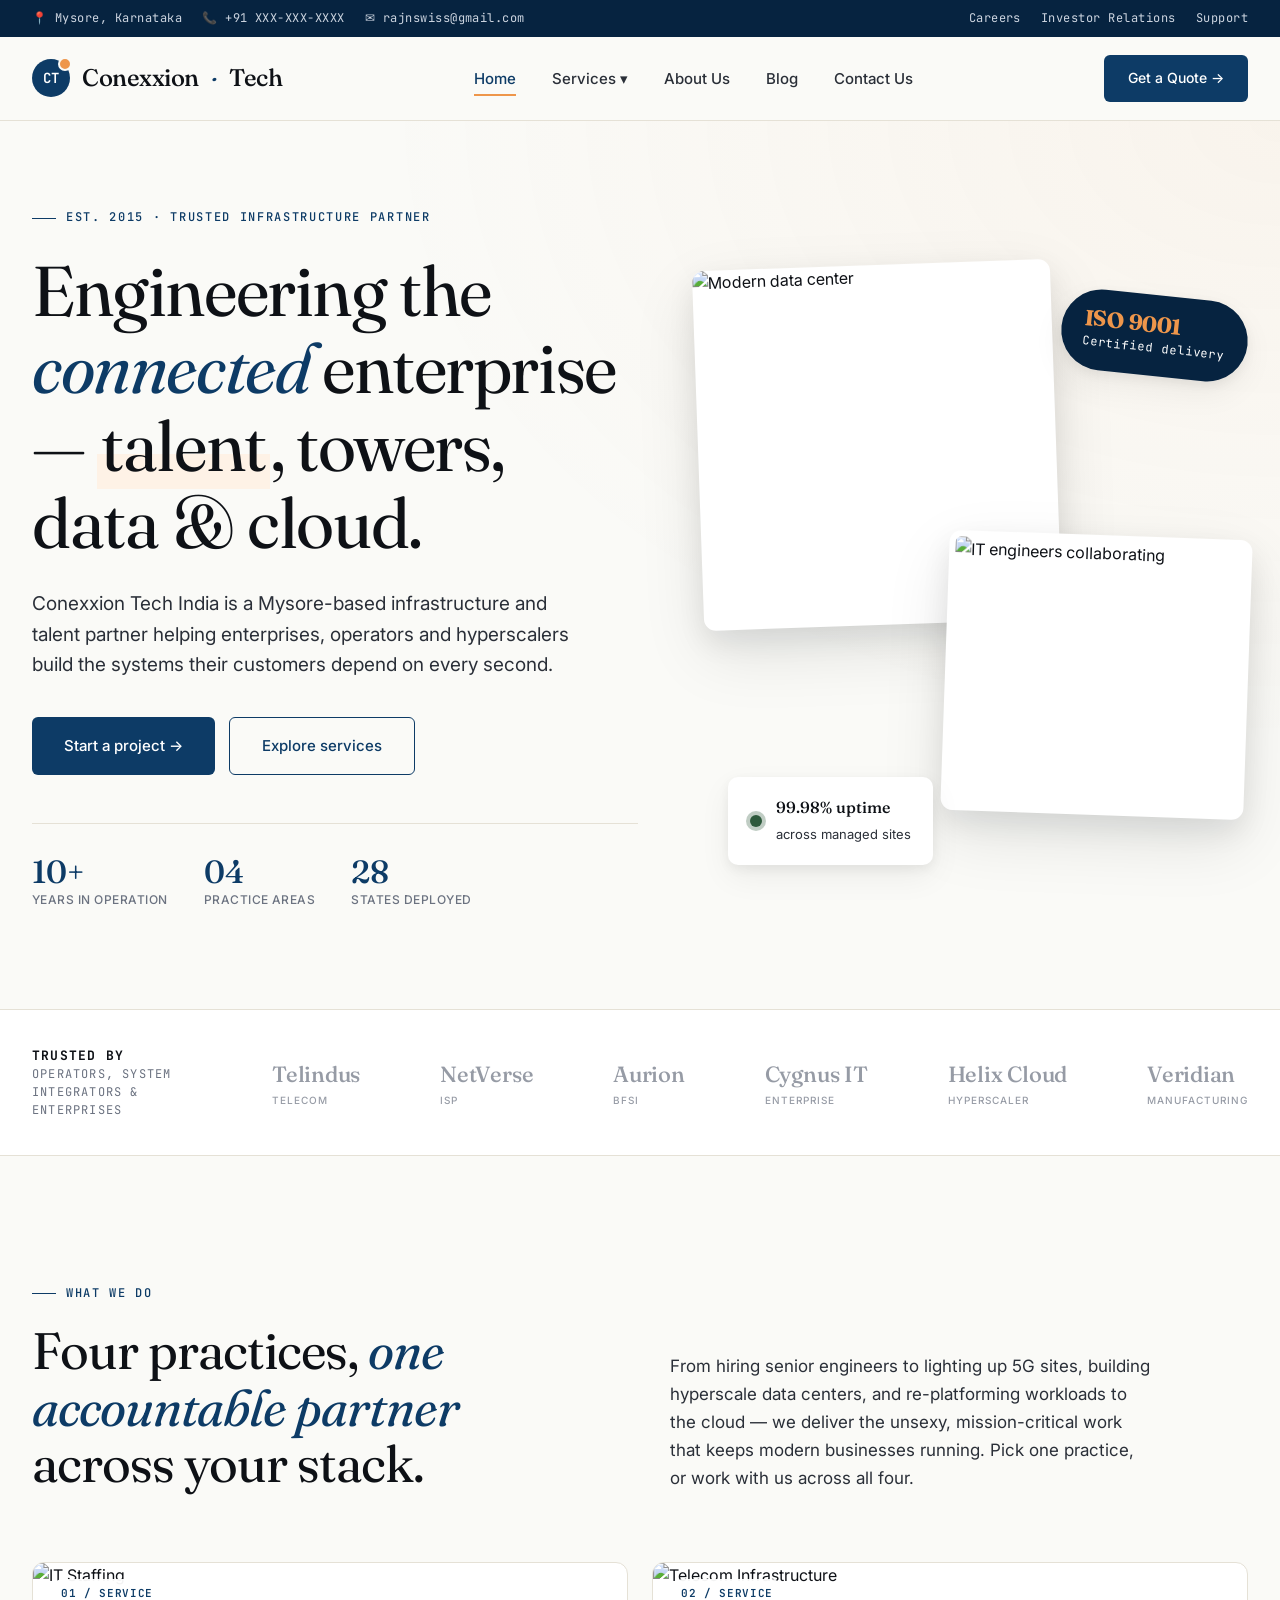
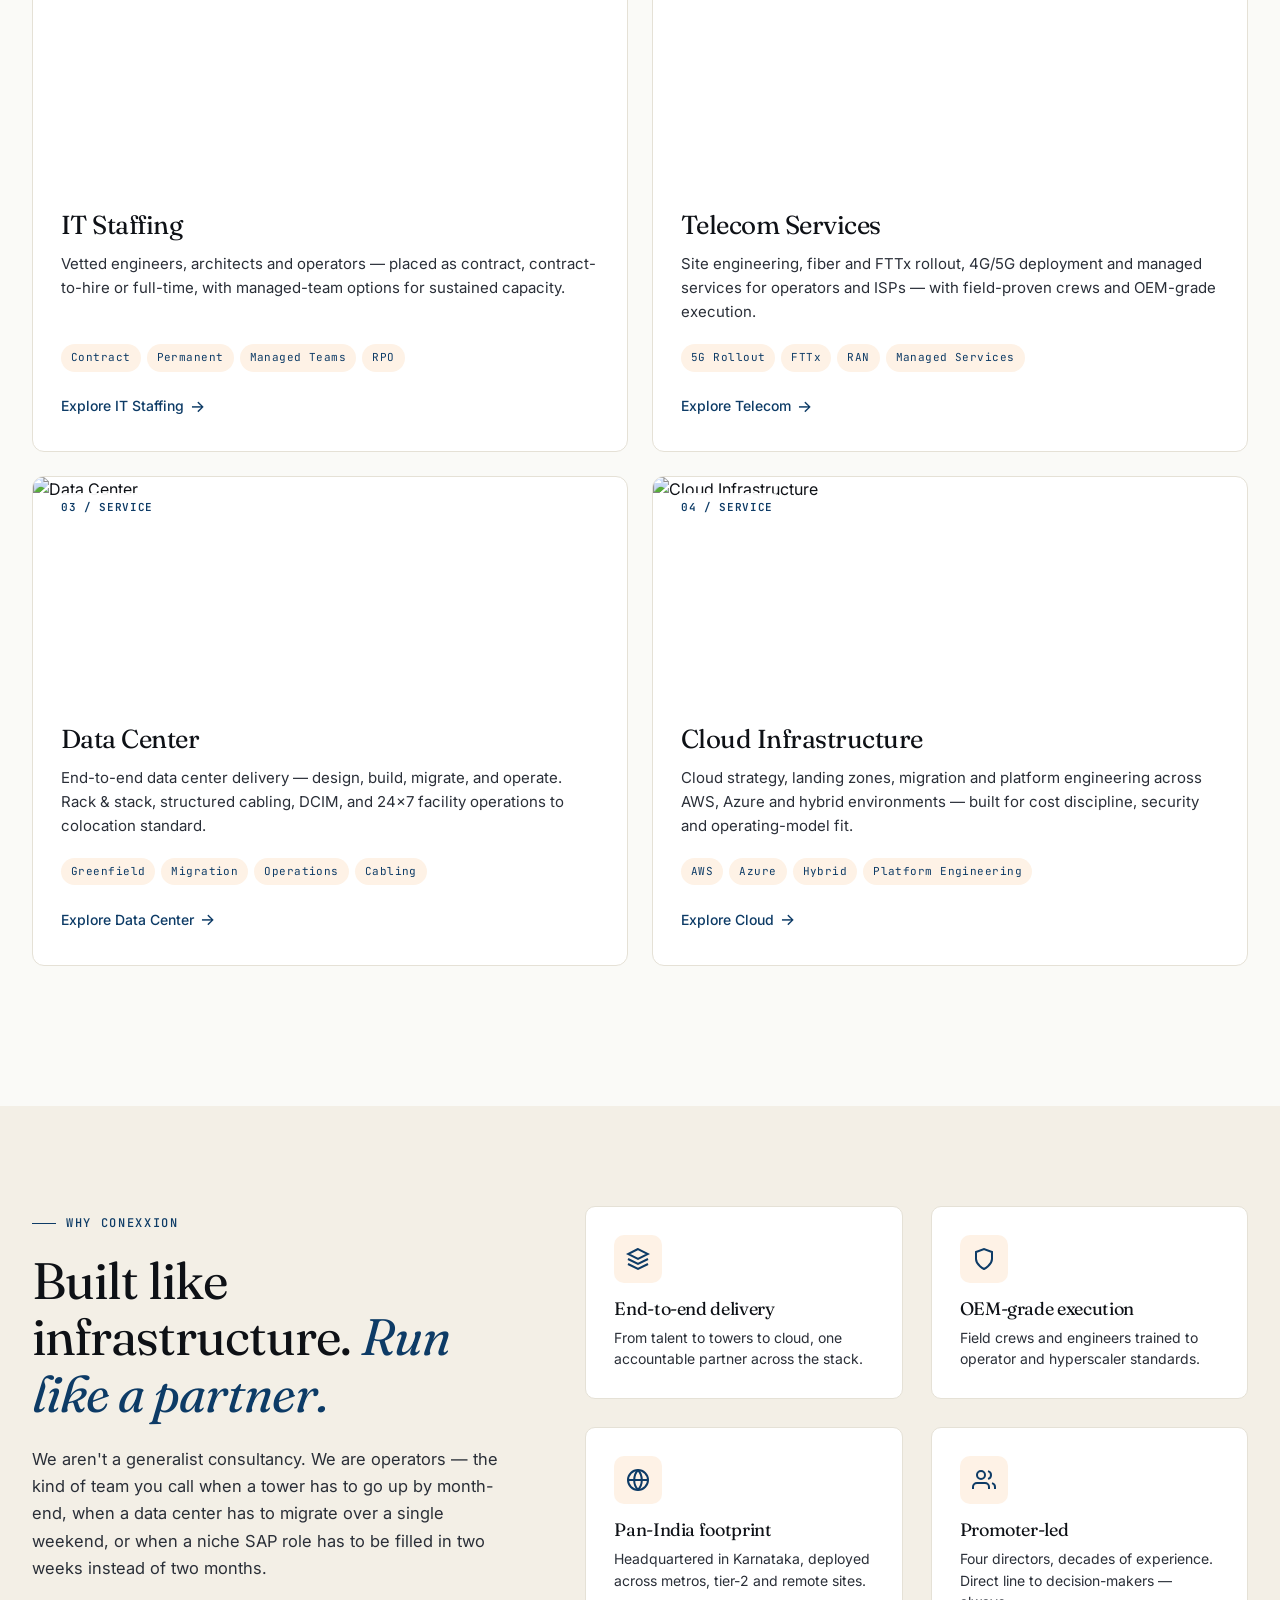
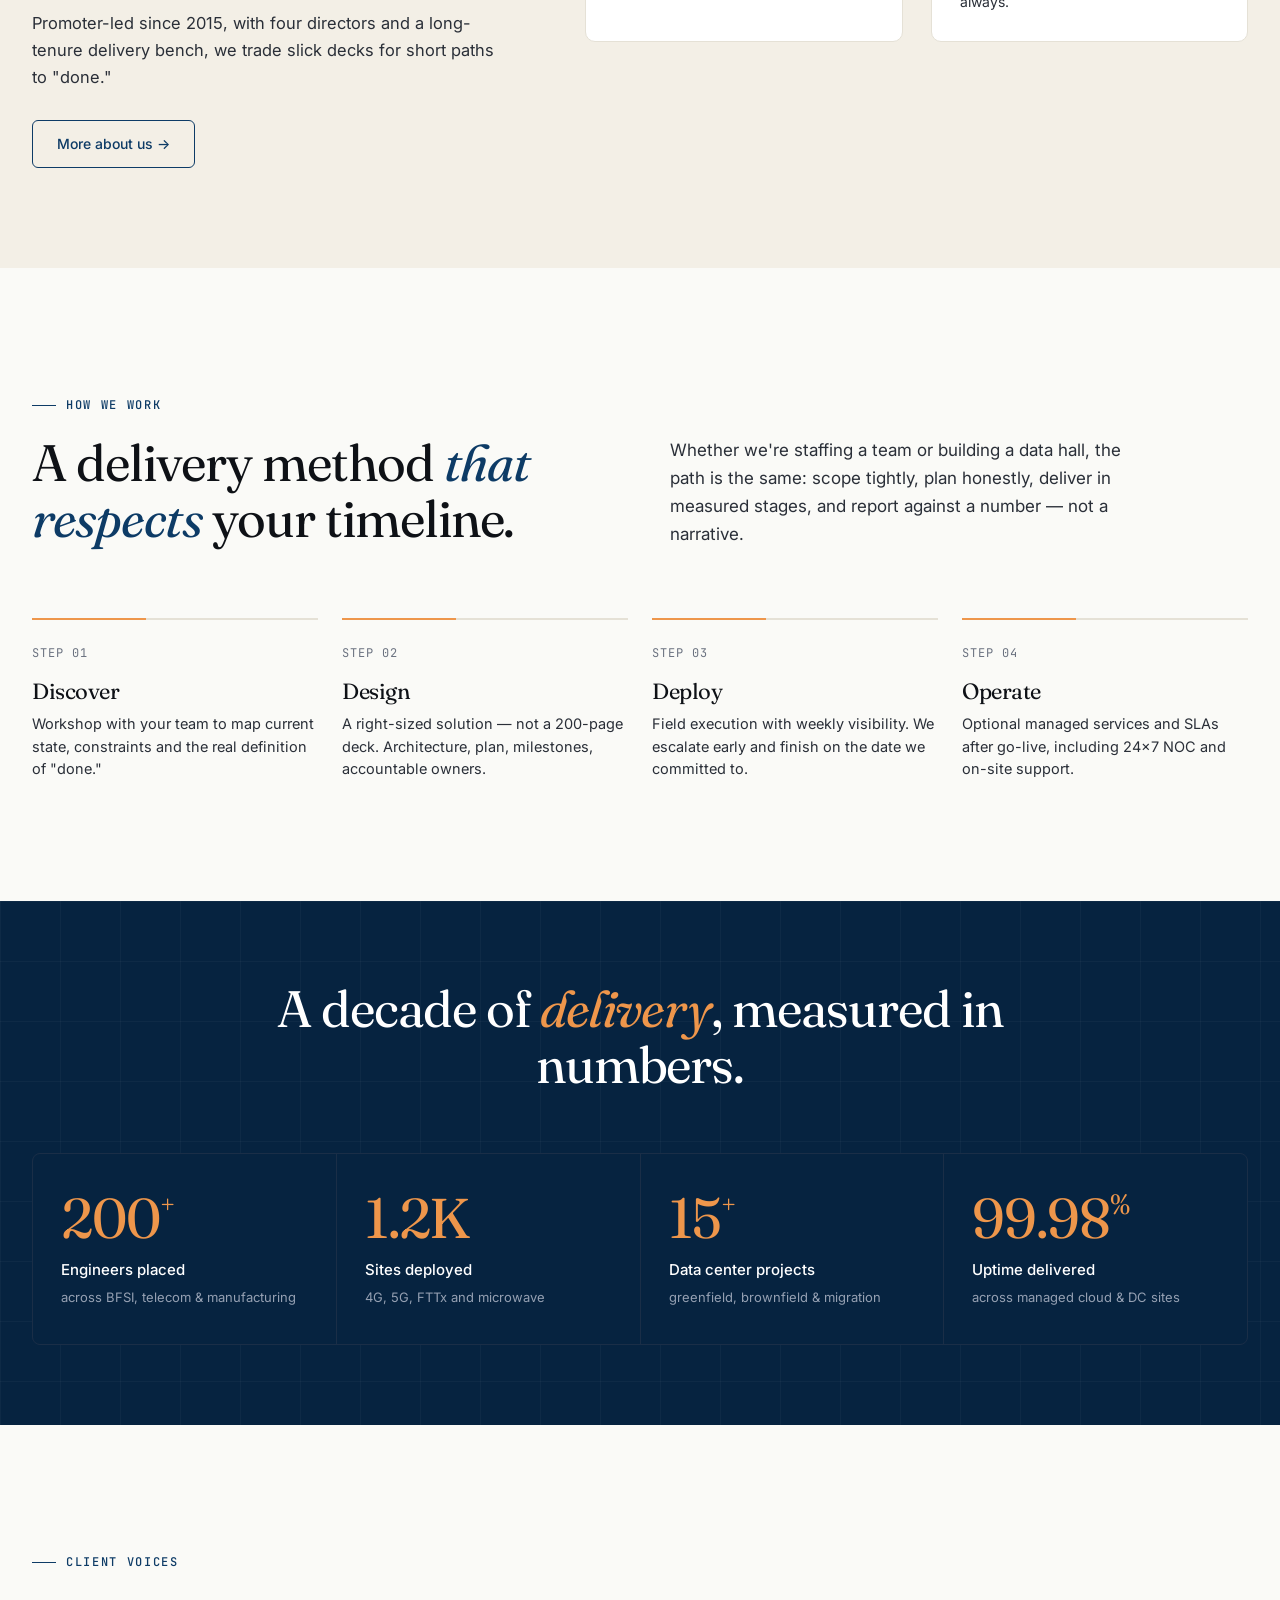
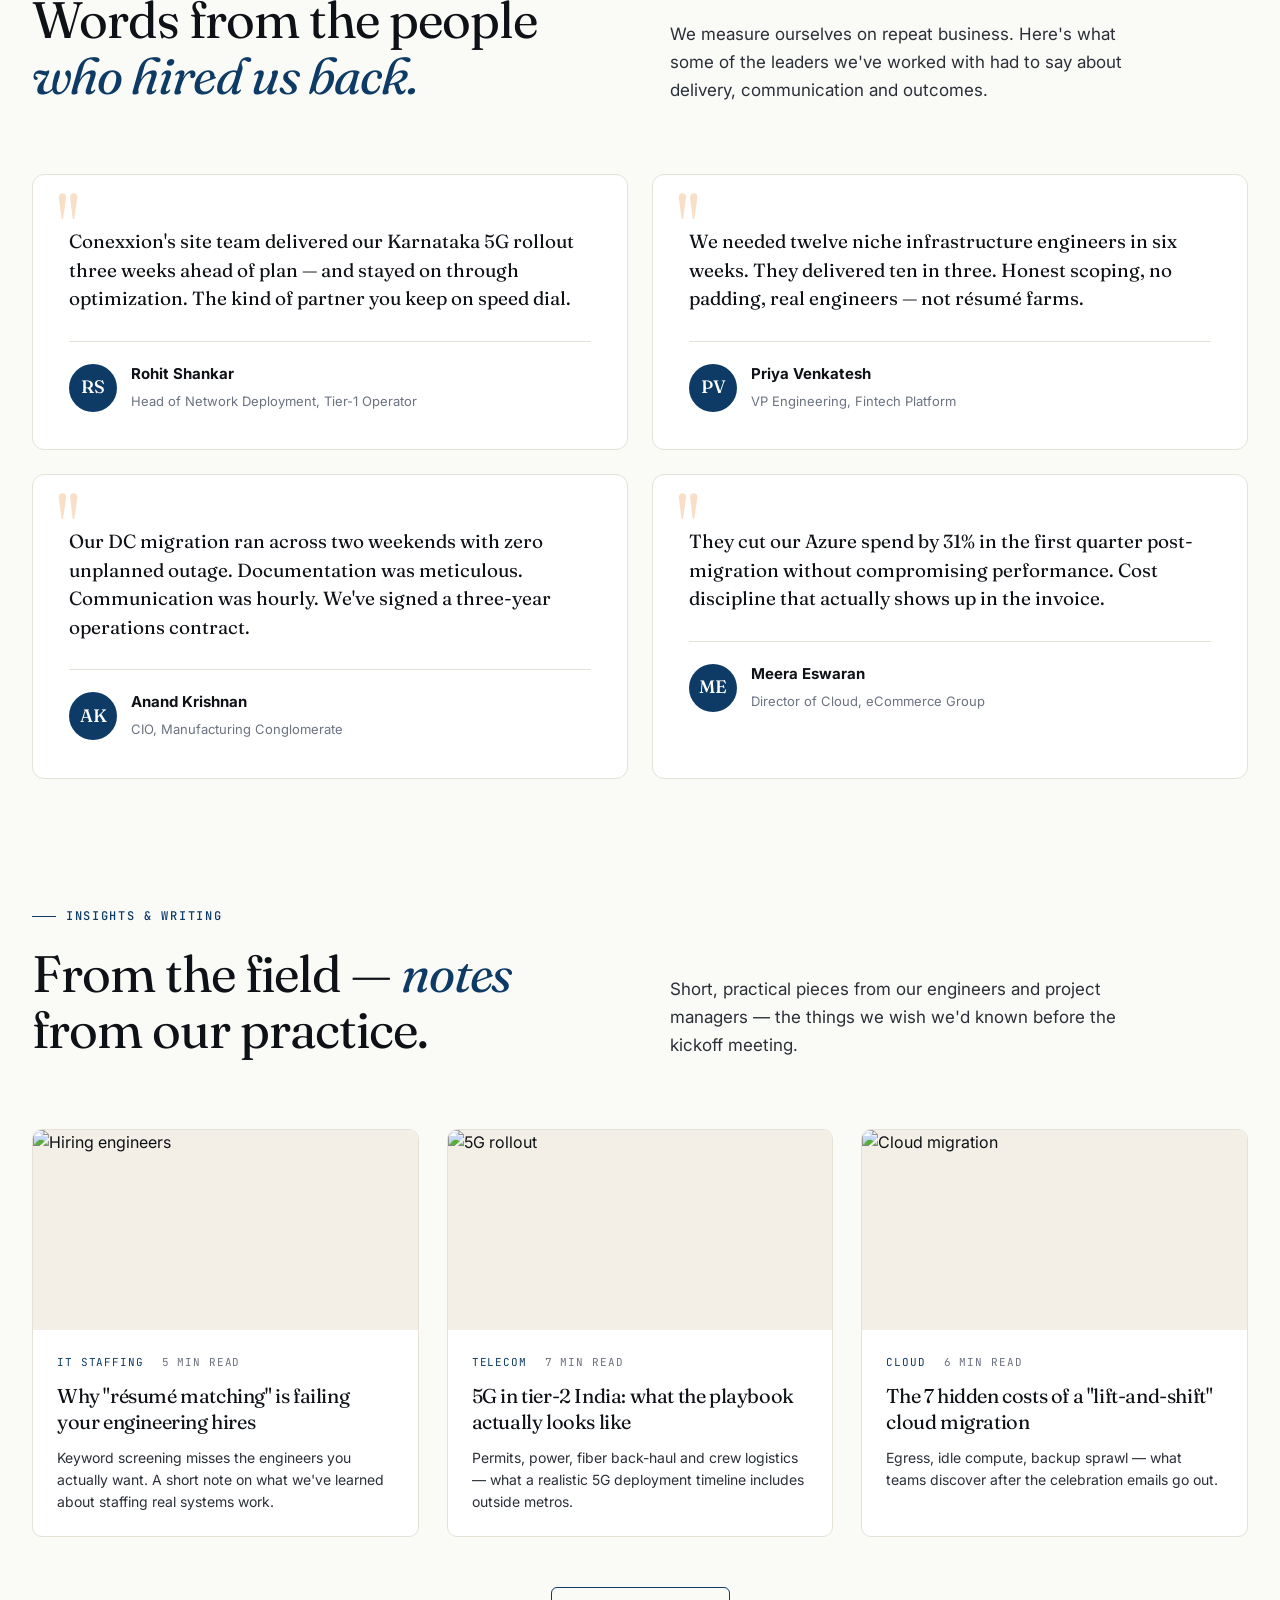
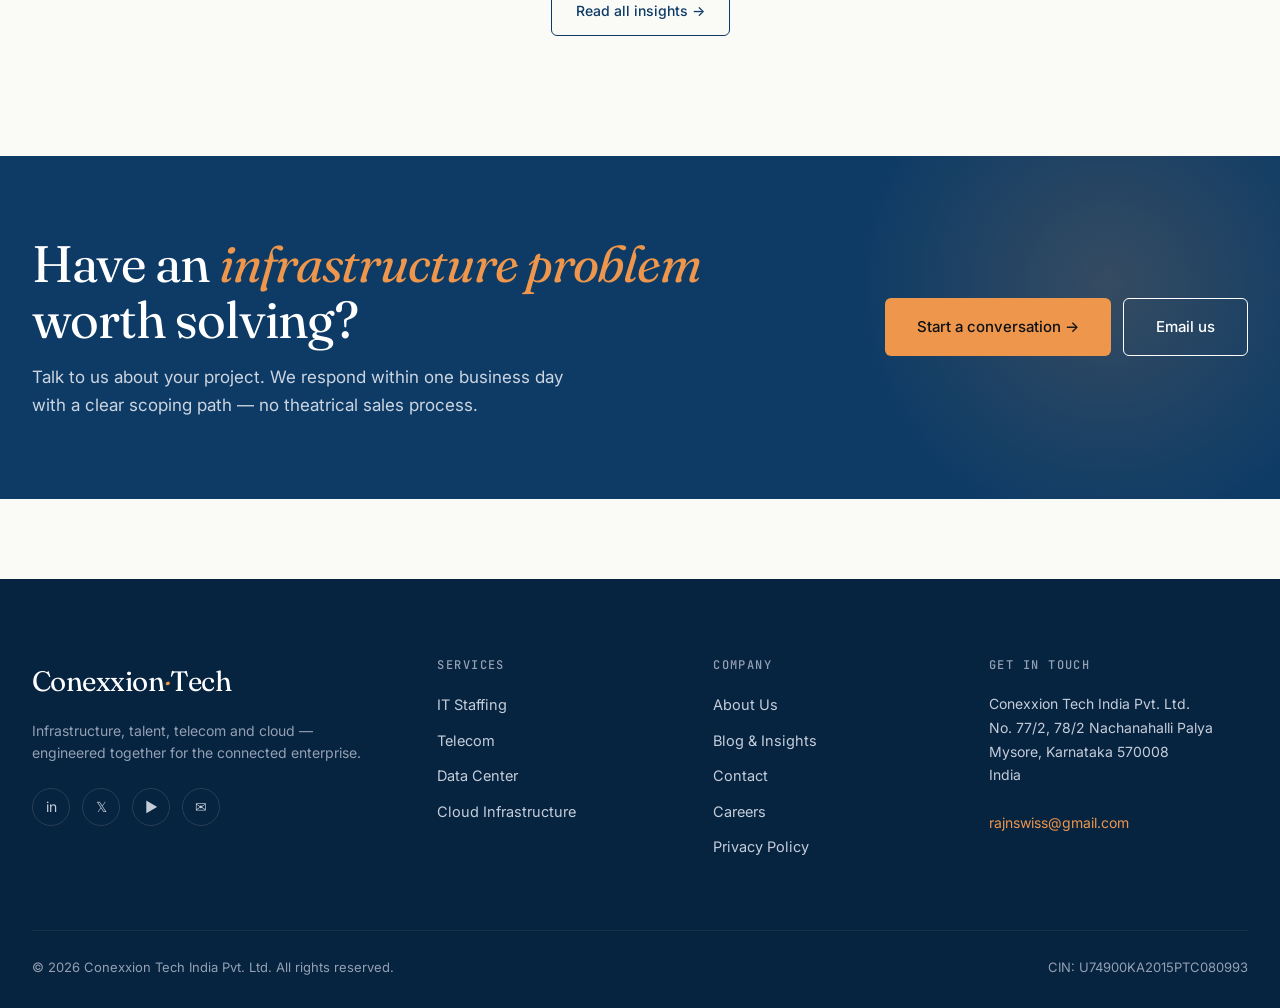
==== index.html @ e81e3018 "first commit" ====
<!DOCTYPE html>
<html lang="en">
<head>
<meta charset="UTF-8" />
<meta name="viewport" content="width=device-width, initial-scale=1.0" />
<title>Conexxion Tech India — IT Staffing, Telecom, Data Center & Cloud Infrastructure</title>
<meta name="description" content="Conexxion Tech India is a Mysore-based infrastructure partner delivering IT staffing, telecom, data center and cloud services to enterprises across India." />
<link rel="preconnect" href="https://fonts.googleapis.com">
<link rel="preconnect" href="https://fonts.gstatic.com" crossorigin>
<link href="https://fonts.googleapis.com/css2?family=Fraunces:opsz,wght@9..144,300;9..144,400;9..144,500;9..144,600&family=Inter:wght@300;400;500;600;700&family=JetBrains+Mono:wght@400;500&display=swap" rel="stylesheet">
<link rel="stylesheet" href="styles.css">
<style>
  /* ============================================
     HOMEPAGE-SPECIFIC STYLES
     ============================================ */

  /* HERO */
  .hero {
    padding: 80px 0 100px;
    position: relative;
    overflow: hidden;
    background:
      radial-gradient(ellipse at top right, rgba(238,150,75,0.06) 0%, transparent 50%),
      var(--bg);
  }
  .hero-grid {
    display: grid;
    grid-template-columns: 1.1fr 1fr;
    gap: 60px;
    align-items: center;
  }
  .hero h1 {
    margin-bottom: 28px;
  }
  .hero h1 .highlight {
    background: linear-gradient(180deg, transparent 60%, var(--accent-soft) 60%);
    padding: 0 4px;
  }
  .hero-lede {
    font-size: 19px;
    line-height: 1.6;
    color: var(--ink-soft);
    margin-bottom: 36px;
    max-width: 540px;
  }
  .hero-actions {
    display: flex;
    gap: 14px;
    margin-bottom: 48px;
    flex-wrap: wrap;
  }
  .hero-trust {
    display: flex;
    gap: 36px;
    padding-top: 32px;
    border-top: 1px solid var(--line);
  }
  .trust-item {
    display: flex;
    flex-direction: column;
    gap: 2px;
  }
  .trust-num {
    font-family: 'Fraunces', serif;
    font-size: 32px;
    font-weight: 500;
    color: var(--brand);
    line-height: 1;
  }
  .trust-label {
    font-size: 12px;
    color: var(--ink-mute);
    letter-spacing: 0.04em;
    text-transform: uppercase;
    font-weight: 500;
  }

  /* Hero visual collage */
  .hero-visual {
    position: relative;
    height: 580px;
  }
  .hero-img {
    position: absolute;
    border-radius: 12px;
    overflow: hidden;
    box-shadow: var(--shadow-lg);
    background: #fff;
  }
  .hero-img img { width: 100%; height: 100%; object-fit: cover; }
  .hero-img-1 {
    top: 0; left: 0;
    width: 65%;
    height: 360px;
    transform: rotate(-2deg);
  }
  .hero-img-2 {
    bottom: 30px; right: 0;
    width: 55%;
    height: 280px;
    transform: rotate(2deg);
    border: 6px solid #fff;
  }
  .hero-badge {
    position: absolute;
    top: 30px; right: 0;
    background: var(--brand-deep);
    color: #fff;
    padding: 18px 22px;
    border-radius: 100px;
    font-family: 'JetBrains Mono', monospace;
    font-size: 12px;
    letter-spacing: 0.08em;
    box-shadow: var(--shadow-md);
    transform: rotate(6deg);
    z-index: 3;
  }
  .hero-badge strong {
    color: var(--accent);
    font-size: 22px;
    font-family: 'Fraunces', serif;
    display: block;
    line-height: 1;
    text-transform: none;
    letter-spacing: -0.02em;
    margin-bottom: 4px;
  }
  .hero-stat-card {
    position: absolute;
    bottom: -20px; left: 30px;
    background: #fff;
    padding: 18px 22px;
    border-radius: 10px;
    box-shadow: var(--shadow-md);
    display: flex;
    align-items: center;
    gap: 14px;
    z-index: 3;
  }
  .hero-stat-card .pulse {
    width: 12px; height: 12px;
    background: #2d5a3d;
    border-radius: 50%;
    position: relative;
  }
  .hero-stat-card .pulse::after {
    content: '';
    position: absolute;
    inset: -4px;
    background: rgba(45,90,61,0.3);
    border-radius: 50%;
    animation: pulse 2s infinite;
  }
  @keyframes pulse {
    0% { transform: scale(0.8); opacity: 1; }
    100% { transform: scale(1.6); opacity: 0; }
  }
  .hero-stat-card span {
    font-size: 13px;
    color: var(--ink-soft);
  }
  .hero-stat-card strong {
    display: block;
    font-size: 16px;
    color: var(--ink);
    font-family: 'Fraunces', serif;
    font-weight: 500;
  }

  /* CLIENTS / TRUST BAND */
  .trust-band {
    border-top: 1px solid var(--line);
    border-bottom: 1px solid var(--line);
    padding: 36px 0;
    background: #fff;
  }
  .trust-band .container {
    display: grid;
    grid-template-columns: 200px 1fr;
    gap: 40px;
    align-items: center;
  }
  .trust-label-text {
    font-family: 'JetBrains Mono', monospace;
    font-size: 12px;
    color: var(--ink-mute);
    text-transform: uppercase;
    letter-spacing: 0.1em;
    line-height: 1.5;
  }
  .trust-label-text strong { color: var(--ink); display: block; font-size: 13px; }
  .trust-logos {
    display: flex;
    justify-content: space-between;
    gap: 32px;
    flex-wrap: wrap;
  }
  .trust-logo {
    font-family: 'Fraunces', serif;
    font-size: 22px;
    font-weight: 500;
    color: var(--ink-mute);
    letter-spacing: -0.01em;
    opacity: 0.7;
    transition: opacity 0.2s;
  }
  .trust-logo:hover { opacity: 1; color: var(--brand); }
  .trust-logo small {
    font-family: 'Inter', sans-serif;
    font-size: 10px;
    font-weight: 500;
    text-transform: uppercase;
    letter-spacing: 0.1em;
    display: block;
    color: var(--ink-mute);
  }

  /* SERVICES SECTION */
  .services-section {
    padding: 120px 0 60px;
  }
  .section-intro {
    display: grid;
    grid-template-columns: 1fr 1fr;
    gap: 60px;
    margin-bottom: 70px;
    align-items: end;
  }
  .section-intro h2 { max-width: 540px; }
  .section-intro p {
    font-size: 17px;
    line-height: 1.65;
    max-width: 480px;
  }

  .services-grid {
    display: grid;
    grid-template-columns: repeat(2, 1fr);
    gap: 24px;
  }
  .service-card {
    background: #fff;
    border: 1px solid var(--line);
    border-radius: 12px;
    overflow: hidden;
    transition: all 0.3s;
    display: flex;
    flex-direction: column;
  }
  .service-card:hover {
    box-shadow: var(--shadow-lg);
    transform: translateY(-4px);
    border-color: var(--brand);
  }
  .service-card-img {
    height: 220px;
    overflow: hidden;
    position: relative;
  }
  .service-card-img img {
    width: 100%; height: 100%;
    object-fit: cover;
    transition: transform 0.5s;
  }
  .service-card:hover .service-card-img img { transform: scale(1.05); }
  .service-card-num {
    position: absolute;
    top: 16px; left: 16px;
    background: rgba(255,255,255,0.95);
    color: var(--brand);
    font-family: 'JetBrains Mono', monospace;
    font-size: 11px;
    font-weight: 600;
    padding: 6px 12px;
    border-radius: 20px;
    letter-spacing: 0.06em;
  }
  .service-card-body {
    padding: 28px 28px 32px;
    flex: 1;
    display: flex;
    flex-direction: column;
  }
  .service-card-body h3 {
    margin-bottom: 12px;
    font-size: 26px;
  }
  .service-card-body p {
    font-size: 15px;
    line-height: 1.6;
    color: var(--ink-soft);
    margin-bottom: 20px;
    flex: 1;
  }
  .service-card-tags {
    display: flex;
    gap: 6px;
    margin-bottom: 22px;
    flex-wrap: wrap;
  }
  .service-card-tags span {
    font-size: 11px;
    font-family: 'JetBrains Mono', monospace;
    color: var(--brand);
    background: var(--accent-soft);
    padding: 5px 10px;
    border-radius: 20px;
    letter-spacing: 0.04em;
  }
  .service-card-link {
    color: var(--brand);
    font-weight: 500;
    font-size: 14px;
    display: inline-flex;
    align-items: center;
    gap: 6px;
    transition: gap 0.2s;
    margin-top: auto;
  }
  .service-card-link:hover { gap: 12px; }
  .service-card-link::after { content: '→'; font-size: 16px; }

  /* WHY US */
  .why-section {
    padding: 100px 0;
    background: var(--bg-cream);
    margin-top: 80px;
    position: relative;
  }
  .why-grid {
    display: grid;
    grid-template-columns: 1fr 1.4fr;
    gap: 80px;
    align-items: start;
  }
  .why-left h2 { margin-bottom: 24px; }
  .why-left p {
    font-size: 16.5px;
    line-height: 1.65;
    margin-bottom: 28px;
  }
  .why-features {
    display: grid;
    grid-template-columns: 1fr 1fr;
    gap: 28px;
  }
  .feature {
    background: #fff;
    padding: 28px;
    border-radius: 10px;
    border: 1px solid var(--line);
  }
  .feature-icon {
    width: 48px; height: 48px;
    background: var(--accent-soft);
    border-radius: 10px;
    display: flex;
    align-items: center;
    justify-content: center;
    margin-bottom: 16px;
    color: var(--brand);
  }
  .feature h4 {
    font-family: 'Fraunces', serif;
    font-size: 18px;
    margin-bottom: 8px;
    color: var(--ink);
  }
  .feature p {
    font-size: 14px;
    line-height: 1.55;
    color: var(--ink-soft);
    margin: 0;
  }

  /* APPROACH / PROCESS */
  .approach-section {
    padding: 120px 0;
  }
  .approach-grid {
    display: grid;
    grid-template-columns: repeat(4, 1fr);
    gap: 24px;
    margin-top: 60px;
  }
  .approach-step {
    border-top: 2px solid var(--line);
    padding-top: 24px;
    position: relative;
  }
  .approach-step::before {
    content: '';
    position: absolute;
    top: -2px; left: 0;
    width: 40%;
    height: 2px;
    background: var(--accent);
  }
  .step-num {
    font-family: 'JetBrains Mono', monospace;
    font-size: 12px;
    color: var(--ink-mute);
    letter-spacing: 0.08em;
    margin-bottom: 16px;
  }
  .approach-step h4 {
    font-family: 'Fraunces', serif;
    font-size: 22px;
    margin-bottom: 10px;
    color: var(--ink);
  }
  .approach-step p {
    font-size: 14.5px;
    line-height: 1.55;
    color: var(--ink-soft);
  }

  /* STATS BAND */
  .stats-band {
    background: var(--brand-deep);
    color: #fff;
    padding: 80px 0;
    position: relative;
    overflow: hidden;
  }
  .stats-band::before {
    content: '';
    position: absolute;
    inset: 0;
    background-image:
      linear-gradient(rgba(255,255,255,0.03) 1px, transparent 1px),
      linear-gradient(90deg, rgba(255,255,255,0.03) 1px, transparent 1px);
    background-size: 60px 60px;
    pointer-events: none;
  }
  .stats-band .container { position: relative; }
  .stats-band h2 {
    color: #fff;
    text-align: center;
    margin-bottom: 60px;
    max-width: 800px;
    margin-left: auto;
    margin-right: auto;
  }
  .stats-band h2 em { color: var(--accent); }
  .stats-grid {
    display: grid;
    grid-template-columns: repeat(4, 1fr);
    gap: 1px;
    background: #1a2e47;
    border: 1px solid #1a2e47;
    border-radius: 8px;
    overflow: hidden;
  }
  .stat-cell {
    background: var(--brand-deep);
    padding: 36px 28px;
    text-align: left;
  }
  .stat-cell .num {
    font-family: 'Fraunces', serif;
    font-size: 56px;
    font-weight: 400;
    color: var(--accent);
    line-height: 1;
    letter-spacing: -0.02em;
    margin-bottom: 12px;
  }
  .stat-cell .num sup { font-size: 28px; vertical-align: top; }
  .stat-cell .label {
    color: #fff;
    font-size: 15px;
    font-weight: 500;
    margin-bottom: 6px;
  }
  .stat-cell .sub {
    font-size: 13px;
    color: #95a0b2;
    line-height: 1.5;
  }

  /* TESTIMONIALS */
  .testimonials-section {
    padding: 120px 0;
  }
  .testimonials-grid {
    display: grid;
    grid-template-columns: repeat(2, 1fr);
    gap: 24px;
    margin-top: 60px;
  }
  .testimonial {
    background: #fff;
    border: 1px solid var(--line);
    border-radius: 12px;
    padding: 36px;
    position: relative;
  }
  .testimonial::before {
    content: '"';
    position: absolute;
    top: 12px; left: 24px;
    font-family: 'Fraunces', serif;
    font-size: 80px;
    color: var(--accent);
    line-height: 1;
    opacity: 0.3;
  }
  .testimonial-text {
    font-family: 'Fraunces', serif;
    font-size: 19px;
    line-height: 1.5;
    color: var(--ink);
    margin-bottom: 28px;
    margin-top: 16px;
    font-weight: 400;
  }
  .testimonial-author {
    display: flex;
    align-items: center;
    gap: 14px;
    border-top: 1px solid var(--line);
    padding-top: 20px;
  }
  .author-avatar {
    width: 48px; height: 48px;
    border-radius: 50%;
    background: var(--brand);
    color: #fff;
    display: flex;
    align-items: center;
    justify-content: center;
    font-family: 'Fraunces', serif;
    font-size: 18px;
    font-weight: 500;
  }
  .author-info strong {
    display: block;
    font-size: 15px;
    color: var(--ink);
    margin-bottom: 2px;
  }
  .author-info span {
    font-size: 13px;
    color: var(--ink-mute);
  }

  /* INSIGHTS / BLOG TEASER */
  .insights-section {
    padding: 0 0 120px;
  }
  .insights-grid {
    display: grid;
    grid-template-columns: repeat(3, 1fr);
    gap: 28px;
    margin-top: 60px;
  }
  .insight-card {
    background: #fff;
    border: 1px solid var(--line);
    border-radius: 10px;
    overflow: hidden;
    transition: all 0.3s;
  }
  .insight-card:hover {
    box-shadow: var(--shadow-md);
    transform: translateY(-3px);
  }
  .insight-img {
    height: 200px;
    overflow: hidden;
    background: var(--bg-cream);
  }
  .insight-img img { width: 100%; height: 100%; object-fit: cover; }
  .insight-body { padding: 24px; }
  .insight-meta {
    font-family: 'JetBrains Mono', monospace;
    font-size: 11px;
    text-transform: uppercase;
    letter-spacing: 0.08em;
    color: var(--brand);
    margin-bottom: 12px;
  }
  .insight-meta span { color: var(--ink-mute); margin-left: 10px; }
  .insight-card h4 {
    font-family: 'Fraunces', serif;
    font-size: 20px;
    line-height: 1.3;
    margin-bottom: 12px;
    color: var(--ink);
  }
  .insight-card p {
    font-size: 14px;
    line-height: 1.55;
    color: var(--ink-soft);
  }

  /* RESPONSIVE */
  @media (max-width: 960px) {
    .hero { padding: 50px 0 70px; }
    .hero-grid, .why-grid, .section-intro {
      grid-template-columns: 1fr;
      gap: 40px;
    }
    .hero-visual { height: 420px; }
    .hero-img-1 { width: 70%; height: 280px; }
    .hero-img-2 { width: 60%; height: 220px; }
    .services-grid, .why-features, .testimonials-grid, .insights-grid, .approach-grid, .stats-grid {
      grid-template-columns: 1fr 1fr;
    }
    .stats-grid { gap: 1px; }
    .trust-band .container { grid-template-columns: 1fr; gap: 20px; }
    .trust-logos { gap: 20px; }
    .trust-logo { font-size: 18px; }
    .why-section, .approach-section, .testimonials-section { padding: 70px 0; }
    .insights-section { padding-bottom: 70px; }
  }
  @media (max-width: 600px) {
    .services-grid, .why-features, .testimonials-grid, .insights-grid, .approach-grid, .stats-grid {
      grid-template-columns: 1fr;
    }
    .hero-trust { gap: 20px; }
    .trust-num { font-size: 26px; }
    .stat-cell .num { font-size: 44px; }
  }
</style>
</head>
<body>

<!-- TOP BAR -->
<div class="topbar">
  <div class="container">
    <div class="topbar-left">
      <span>📍 Mysore, Karnataka</span>
      <span>📞 +91 XXX-XXX-XXXX</span>
      <span>✉ rajnswiss@gmail.com</span>
    </div>
    <div class="topbar-right">
      <a href="#">Careers</a>
      <a href="#">Investor Relations</a>
      <a href="#">Support</a>
    </div>
  </div>
</div>

<!-- NAVIGATION -->
<nav class="main-nav">
  <div class="container">
    <a href="index.html" class="logo">
      <span class="logo-mark">CT</span>
      Conexxion<em>·</em>Tech
    </a>
    <ul class="nav-links">
      <li><a href="index.html" class="active">Home</a></li>
      <li class="nav-services">
        <a href="#">Services ▾</a>
        <div class="dropdown">
          <a href="service-it-staffing.html">
            IT Staffing
            <small>Talent acquisition & managed teams</small>
          </a>
          <a href="service-telecom.html">
            Telecom
            <small>Network rollout & 5G engineering</small>
          </a>
          <a href="service-data-center.html">
            Data Center
            <small>Build, migrate & operate</small>
          </a>
          <a href="service-cloud.html">
            Cloud Infrastructure
            <small>AWS, Azure & hybrid platforms</small>
          </a>
        </div>
      </li>
      <li><a href="about.html">About Us</a></li>
      <li><a href="blog.html">Blog</a></li>
      <li><a href="contact.html">Contact Us</a></li>
    </ul>
    <a href="contact.html" class="btn btn-primary">Get a Quote →</a>
  </div>
</nav>

<!-- HERO -->
<section class="hero">
  <div class="container">
    <div class="hero-grid">
      <div>
        <span class="eyebrow">Est. 2015 · Trusted Infrastructure Partner</span>
        <h1 style="margin-top: 24px;">
          Engineering the <em>connected</em> enterprise — <span class="highlight">talent</span>, towers, data &amp; cloud.
        </h1>
        <p class="hero-lede">
          Conexxion Tech India is a Mysore-based infrastructure and talent partner helping enterprises, operators and hyperscalers build the systems their customers depend on every second.
        </p>
        <div class="hero-actions">
          <a href="contact.html" class="btn btn-primary btn-lg">Start a project →</a>
          <a href="#services" class="btn btn-outline btn-lg">Explore services</a>
        </div>
        <div class="hero-trust">
          <div class="trust-item">
            <span class="trust-num">10+</span>
            <span class="trust-label">Years in operation</span>
          </div>
          <div class="trust-item">
            <span class="trust-num">04</span>
            <span class="trust-label">Practice areas</span>
          </div>
          <div class="trust-item">
            <span class="trust-num">28</span>
            <span class="trust-label">States deployed</span>
          </div>
        </div>
      </div>
      <div class="hero-visual">
        <div class="hero-badge">
          <strong>ISO 9001</strong>
          Certified delivery
        </div>
        <div class="hero-img hero-img-1">
          <img src="https://images.unsplash.com/photo-1558494949-ef010cbdcc31?w=900&q=80" alt="Modern data center" />
        </div>
        <div class="hero-img hero-img-2">
          <img src="https://images.unsplash.com/photo-1573164713988-8665fc963095?w=900&q=80" alt="IT engineers collaborating" />
        </div>
        <div class="hero-stat-card">
          <div class="pulse"></div>
          <div>
            <strong>99.98% uptime</strong>
            <span>across managed sites</span>
          </div>
        </div>
      </div>
    </div>
  </div>
</section>

<!-- TRUST BAND -->
<div class="trust-band">
  <div class="container">
    <div class="trust-label-text">
      <strong>Trusted by</strong>
      operators, system integrators &amp; enterprises
    </div>
    <div class="trust-logos">
      <div class="trust-logo">Telindus<small>Telecom</small></div>
      <div class="trust-logo">NetVerse<small>ISP</small></div>
      <div class="trust-logo">Aurion<small>BFSI</small></div>
      <div class="trust-logo">Cygnus IT<small>Enterprise</small></div>
      <div class="trust-logo">Helix Cloud<small>Hyperscaler</small></div>
      <div class="trust-logo">Veridian<small>Manufacturing</small></div>
    </div>
  </div>
</div>

<!-- SERVICES -->
<section class="services-section" id="services">
  <div class="container">
    <div class="section-intro">
      <div>
        <span class="eyebrow">What we do</span>
        <h2 style="margin-top: 20px;">Four practices, <em>one accountable partner</em> across your stack.</h2>
      </div>
      <p>
        From hiring senior engineers to lighting up 5G sites, building hyperscale data centers, and re-platforming workloads to the cloud — we deliver the unsexy, mission-critical work that keeps modern businesses running. Pick one practice, or work with us across all four.
      </p>
    </div>

    <div class="services-grid">
      <!-- IT Staffing -->
      <a href="service-it-staffing.html" class="service-card">
        <div class="service-card-img">
          <span class="service-card-num">01 / SERVICE</span>
          <img src="https://images.unsplash.com/photo-1521737604893-d14cc237f11d?w=900&q=80" alt="IT Staffing" />
        </div>
        <div class="service-card-body">
          <h3>IT Staffing</h3>
          <p>Vetted engineers, architects and operators — placed as contract, contract-to-hire or full-time, with managed-team options for sustained capacity.</p>
          <div class="service-card-tags">
            <span>Contract</span><span>Permanent</span><span>Managed Teams</span><span>RPO</span>
          </div>
          <span class="service-card-link">Explore IT Staffing</span>
        </div>
      </a>

      <!-- Telecom -->
      <a href="service-telecom.html" class="service-card">
        <div class="service-card-img">
          <span class="service-card-num">02 / SERVICE</span>
          <img src="https://images.unsplash.com/photo-1518770660439-4636190af475?w=900&q=80" alt="Telecom Infrastructure" />
        </div>
        <div class="service-card-body">
          <h3>Telecom Services</h3>
          <p>Site engineering, fiber and FTTx rollout, 4G/5G deployment and managed services for operators and ISPs — with field-proven crews and OEM-grade execution.</p>
          <div class="service-card-tags">
            <span>5G Rollout</span><span>FTTx</span><span>RAN</span><span>Managed Services</span>
          </div>
          <span class="service-card-link">Explore Telecom</span>
        </div>
      </a>

      <!-- Data Center -->
      <a href="service-data-center.html" class="service-card">
        <div class="service-card-img">
          <span class="service-card-num">03 / SERVICE</span>
          <img src="https://images.unsplash.com/photo-1597733336794-12d05021d510?w=900&q=80" alt="Data Center" />
        </div>
        <div class="service-card-body">
          <h3>Data Center</h3>
          <p>End-to-end data center delivery — design, build, migrate, and operate. Rack &amp; stack, structured cabling, DCIM, and 24×7 facility operations to colocation standard.</p>
          <div class="service-card-tags">
            <span>Greenfield</span><span>Migration</span><span>Operations</span><span>Cabling</span>
          </div>
          <span class="service-card-link">Explore Data Center</span>
        </div>
      </a>

      <!-- Cloud -->
      <a href="service-cloud.html" class="service-card">
        <div class="service-card-img">
          <span class="service-card-num">04 / SERVICE</span>
          <img src="https://images.unsplash.com/photo-1451187580459-43490279c0fa?w=900&q=80" alt="Cloud Infrastructure" />
        </div>
        <div class="service-card-body">
          <h3>Cloud Infrastructure</h3>
          <p>Cloud strategy, landing zones, migration and platform engineering across AWS, Azure and hybrid environments — built for cost discipline, security and operating-model fit.</p>
          <div class="service-card-tags">
            <span>AWS</span><span>Azure</span><span>Hybrid</span><span>Platform Engineering</span>
          </div>
          <span class="service-card-link">Explore Cloud</span>
        </div>
      </a>
    </div>
  </div>
</section>

<!-- WHY US -->
<section class="why-section">
  <div class="container">
    <div class="why-grid">
      <div class="why-left">
        <span class="eyebrow">Why Conexxion</span>
        <h2 style="margin-top: 20px;">Built like infrastructure. <em>Run like a partner.</em></h2>
        <p>
          We aren't a generalist consultancy. We are operators — the kind of team you call when a tower has to go up by month-end, when a data center has to migrate over a single weekend, or when a niche SAP role has to be filled in two weeks instead of two months.
        </p>
        <p>
          Promoter-led since 2015, with four directors and a long-tenure delivery bench, we trade slick decks for short paths to "done."
        </p>
        <a href="about.html" class="btn btn-outline">More about us →</a>
      </div>

      <div class="why-features">
        <div class="feature">
          <div class="feature-icon">
            <svg width="24" height="24" viewBox="0 0 24 24" fill="none" stroke="currentColor" stroke-width="2"><path d="M12 2L2 7l10 5 10-5-10-5zM2 17l10 5 10-5M2 12l10 5 10-5"/></svg>
          </div>
          <h4>End-to-end delivery</h4>
          <p>From talent to towers to cloud, one accountable partner across the stack.</p>
        </div>
        <div class="feature">
          <div class="feature-icon">
            <svg width="24" height="24" viewBox="0 0 24 24" fill="none" stroke="currentColor" stroke-width="2"><path d="M12 22s8-4 8-10V5l-8-3-8 3v7c0 6 8 10 8 10z"/></svg>
          </div>
          <h4>OEM-grade execution</h4>
          <p>Field crews and engineers trained to operator and hyperscaler standards.</p>
        </div>
        <div class="feature">
          <div class="feature-icon">
            <svg width="24" height="24" viewBox="0 0 24 24" fill="none" stroke="currentColor" stroke-width="2"><circle cx="12" cy="12" r="10"/><path d="M2 12h20M12 2a15 15 0 010 20M12 2a15 15 0 000 20"/></svg>
          </div>
          <h4>Pan-India footprint</h4>
          <p>Headquartered in Karnataka, deployed across metros, tier-2 and remote sites.</p>
        </div>
        <div class="feature">
          <div class="feature-icon">
            <svg width="24" height="24" viewBox="0 0 24 24" fill="none" stroke="currentColor" stroke-width="2"><path d="M17 21v-2a4 4 0 00-4-4H5a4 4 0 00-4 4v2M9 11a4 4 0 100-8 4 4 0 000 8zM23 21v-2a4 4 0 00-3-3.87M16 3.13a4 4 0 010 7.75"/></svg>
          </div>
          <h4>Promoter-led</h4>
          <p>Four directors, decades of experience. Direct line to decision-makers — always.</p>
        </div>
      </div>
    </div>
  </div>
</section>

<!-- APPROACH -->
<section class="approach-section">
  <div class="container">
    <div class="section-intro">
      <div>
        <span class="eyebrow">How we work</span>
        <h2 style="margin-top: 20px;">A delivery method <em>that respects</em> your timeline.</h2>
      </div>
      <p>
        Whether we're staffing a team or building a data hall, the path is the same: scope tightly, plan honestly, deliver in measured stages, and report against a number — not a narrative.
      </p>
    </div>
    <div class="approach-grid">
      <div class="approach-step">
        <div class="step-num">STEP 01</div>
        <h4>Discover</h4>
        <p>Workshop with your team to map current state, constraints and the real definition of "done."</p>
      </div>
      <div class="approach-step">
        <div class="step-num">STEP 02</div>
        <h4>Design</h4>
        <p>A right-sized solution — not a 200-page deck. Architecture, plan, milestones, accountable owners.</p>
      </div>
      <div class="approach-step">
        <div class="step-num">STEP 03</div>
        <h4>Deploy</h4>
        <p>Field execution with weekly visibility. We escalate early and finish on the date we committed to.</p>
      </div>
      <div class="approach-step">
        <div class="step-num">STEP 04</div>
        <h4>Operate</h4>
        <p>Optional managed services and SLAs after go-live, including 24×7 NOC and on-site support.</p>
      </div>
    </div>
  </div>
</section>

<!-- STATS BAND -->
<section class="stats-band">
  <div class="container">
    <h2>A decade of <em>delivery</em>, measured in numbers.</h2>
    <div class="stats-grid">
      <div class="stat-cell">
        <div class="num">200<sup>+</sup></div>
        <div class="label">Engineers placed</div>
        <div class="sub">across BFSI, telecom &amp; manufacturing</div>
      </div>
      <div class="stat-cell">
        <div class="num">1.2K</div>
        <div class="label">Sites deployed</div>
        <div class="sub">4G, 5G, FTTx and microwave</div>
      </div>
      <div class="stat-cell">
        <div class="num">15<sup>+</sup></div>
        <div class="label">Data center projects</div>
        <div class="sub">greenfield, brownfield &amp; migration</div>
      </div>
      <div class="stat-cell">
        <div class="num">99.98<sup>%</sup></div>
        <div class="label">Uptime delivered</div>
        <div class="sub">across managed cloud &amp; DC sites</div>
      </div>
    </div>
  </div>
</section>

<!-- TESTIMONIALS -->
<section class="testimonials-section">
  <div class="container">
    <div class="section-intro">
      <div>
        <span class="eyebrow">Client voices</span>
        <h2 style="margin-top: 20px;">Words from the people <em>who hired us back.</em></h2>
      </div>
      <p>
        We measure ourselves on repeat business. Here's what some of the leaders we've worked with had to say about delivery, communication and outcomes.
      </p>
    </div>

    <div class="testimonials-grid">
      <div class="testimonial">
        <p class="testimonial-text">
          Conexxion's site team delivered our Karnataka 5G rollout three weeks ahead of plan — and stayed on through optimization. The kind of partner you keep on speed dial.
        </p>
        <div class="testimonial-author">
          <div class="author-avatar">RS</div>
          <div class="author-info">
            <strong>Rohit Shankar</strong>
            <span>Head of Network Deployment, Tier-1 Operator</span>
          </div>
        </div>
      </div>
      <div class="testimonial">
        <p class="testimonial-text">
          We needed twelve niche infrastructure engineers in six weeks. They delivered ten in three. Honest scoping, no padding, real engineers — not résumé farms.
        </p>
        <div class="testimonial-author">
          <div class="author-avatar">PV</div>
          <div class="author-info">
            <strong>Priya Venkatesh</strong>
            <span>VP Engineering, Fintech Platform</span>
          </div>
        </div>
      </div>
      <div class="testimonial">
        <p class="testimonial-text">
          Our DC migration ran across two weekends with zero unplanned outage. Documentation was meticulous. Communication was hourly. We've signed a three-year operations contract.
        </p>
        <div class="testimonial-author">
          <div class="author-avatar">AK</div>
          <div class="author-info">
            <strong>Anand Krishnan</strong>
            <span>CIO, Manufacturing Conglomerate</span>
          </div>
        </div>
      </div>
      <div class="testimonial">
        <p class="testimonial-text">
          They cut our Azure spend by 31% in the first quarter post-migration without compromising performance. Cost discipline that actually shows up in the invoice.
        </p>
        <div class="testimonial-author">
          <div class="author-avatar">ME</div>
          <div class="author-info">
            <strong>Meera Eswaran</strong>
            <span>Director of Cloud, eCommerce Group</span>
          </div>
        </div>
      </div>
    </div>
  </div>
</section>

<!-- INSIGHTS -->
<section class="insights-section">
  <div class="container">
    <div class="section-intro">
      <div>
        <span class="eyebrow">Insights & writing</span>
        <h2 style="margin-top: 20px;">From the field — <em>notes</em> from our practice.</h2>
      </div>
      <p>
        Short, practical pieces from our engineers and project managers — the things we wish we'd known before the kickoff meeting.
      </p>
    </div>

    <div class="insights-grid">
      <a href="blog.html" class="insight-card">
        <div class="insight-img">
          <img src="https://images.unsplash.com/photo-1573164713988-8665fc963095?w=800&q=80" alt="Hiring engineers" />
        </div>
        <div class="insight-body">
          <div class="insight-meta">IT STAFFING <span>5 min read</span></div>
          <h4>Why "résumé matching" is failing your engineering hires</h4>
          <p>Keyword screening misses the engineers you actually want. A short note on what we've learned about staffing real systems work.</p>
        </div>
      </a>

      <a href="blog.html" class="insight-card">
        <div class="insight-img">
          <img src="https://images.unsplash.com/photo-1497366216548-37526070297c?w=800&q=80" alt="5G rollout" />
        </div>
        <div class="insight-body">
          <div class="insight-meta">TELECOM <span>7 min read</span></div>
          <h4>5G in tier-2 India: what the playbook actually looks like</h4>
          <p>Permits, power, fiber back-haul and crew logistics — what a realistic 5G deployment timeline includes outside metros.</p>
        </div>
      </a>

      <a href="blog.html" class="insight-card">
        <div class="insight-img">
          <img src="https://images.unsplash.com/photo-1451187580459-43490279c0fa?w=800&q=80" alt="Cloud migration" />
        </div>
        <div class="insight-body">
          <div class="insight-meta">CLOUD <span>6 min read</span></div>
          <h4>The 7 hidden costs of a "lift-and-shift" cloud migration</h4>
          <p>Egress, idle compute, backup sprawl — what teams discover after the celebration emails go out.</p>
        </div>
      </a>
    </div>
    <div style="text-align: center; margin-top: 50px;">
      <a href="blog.html" class="btn btn-outline">Read all insights →</a>
    </div>
  </div>
</section>

<!-- CTA -->
<section class="cta-band">
  <div class="container">
    <div>
      <h2>Have an <em>infrastructure problem</em> worth solving?</h2>
      <p>Talk to us about your project. We respond within one business day with a clear scoping path — no theatrical sales process.</p>
    </div>
    <div class="cta-band-actions">
      <a href="contact.html" class="btn btn-accent btn-lg">Start a conversation →</a>
      <a href="mailto:rajnswiss@gmail.com" class="btn btn-outline btn-lg" style="color: #fff; border-color: #fff;">Email us</a>
    </div>
  </div>
</section>

<!-- FOOTER -->
<footer>
  <div class="container">
    <div class="footer-grid">
      <div>
        <div class="footer-brand">Conexxion<em>·</em>Tech</div>
        <p class="footer-tag">Infrastructure, talent, telecom and cloud — engineered together for the connected enterprise.</p>
        <div class="footer-social">
          <a href="#" aria-label="LinkedIn">in</a>
          <a href="#" aria-label="Twitter">𝕏</a>
          <a href="#" aria-label="YouTube">▶</a>
          <a href="#" aria-label="Email">✉</a>
        </div>
      </div>
      <div class="footer-col">
        <h4>Services</h4>
        <ul>
          <li><a href="service-it-staffing.html">IT Staffing</a></li>
          <li><a href="service-telecom.html">Telecom</a></li>
          <li><a href="service-data-center.html">Data Center</a></li>
          <li><a href="service-cloud.html">Cloud Infrastructure</a></li>
        </ul>
      </div>
      <div class="footer-col">
        <h4>Company</h4>
        <ul>
          <li><a href="about.html">About Us</a></li>
          <li><a href="blog.html">Blog & Insights</a></li>
          <li><a href="contact.html">Contact</a></li>
          <li><a href="#">Careers</a></li>
          <li><a href="#">Privacy Policy</a></li>
        </ul>
      </div>
      <div class="footer-col">
        <h4>Get in touch</h4>
        <p>
          Conexxion Tech India Pvt. Ltd.<br>
          No. 77/2, 78/2 Nachanahalli Palya<br>
          Mysore, Karnataka 570008<br>
          India<br><br>
          <a href="mailto:rajnswiss@gmail.com">rajnswiss@gmail.com</a>
        </p>
      </div>
    </div>
    <div class="footer-bottom">
      <span>© 2026 Conexxion Tech India Pvt. Ltd. All rights reserved.</span>
      <span>CIN: U74900KA2015PTC080993</span>
    </div>
  </div>
</footer>

</body>
</html>
---- styles.css ----
/* ============================================
   CONEXXION TECH — SHARED STYLES
   ============================================ */

:root {
  --bg: #fafaf7;
  --bg-cream: #f3efe6;
  --bg-card: #ffffff;
  --ink: #0e1116;
  --ink-soft: #2a2f38;
  --ink-mute: #6b7280;
  --line: #e5e1d6;
  --line-soft: #ececec;
  --brand: #0d3b66;
  --brand-deep: #062340;
  --accent: #ee964b;
  --accent-soft: #fef2e6;
  --green: #2d5a3d;
  --shadow-sm: 0 1px 2px rgba(14,17,22,0.04), 0 2px 8px rgba(14,17,22,0.04);
  --shadow-md: 0 4px 12px rgba(14,17,22,0.06), 0 12px 32px rgba(14,17,22,0.06);
  --shadow-lg: 0 12px 28px rgba(14,17,22,0.08), 0 24px 64px rgba(14,17,22,0.10);
}

* { margin: 0; padding: 0; box-sizing: border-box; }
html { scroll-behavior: smooth; }

body {
  background: var(--bg);
  color: var(--ink);
  font-family: 'Inter', -apple-system, BlinkMacSystemFont, sans-serif;
  font-size: 16px;
  line-height: 1.6;
  -webkit-font-smoothing: antialiased;
  overflow-x: hidden;
}

img { max-width: 100%; display: block; }
a { color: inherit; text-decoration: none; }

::selection { background: var(--brand); color: #fff; }

.container {
  max-width: 1280px;
  margin: 0 auto;
  padding: 0 32px;
}

/* ============================================
   TYPOGRAPHY
   ============================================ */

.eyebrow {
  font-family: 'JetBrains Mono', monospace;
  font-size: 12px;
  font-weight: 500;
  letter-spacing: 0.14em;
  text-transform: uppercase;
  color: var(--brand);
  display: inline-flex;
  align-items: center;
  gap: 10px;
}
.eyebrow::before {
  content: '';
  width: 24px;
  height: 1px;
  background: var(--brand);
  display: inline-block;
}

h1, h2, h3, h4, h5 {
  font-family: 'Fraunces', Georgia, serif;
  font-weight: 400;
  letter-spacing: -0.02em;
  color: var(--ink);
  line-height: 1.1;
}

h1 { font-size: clamp(40px, 5.5vw, 72px); }
h2 { font-size: clamp(32px, 4vw, 52px); }
h3 { font-size: clamp(24px, 2.4vw, 32px); }
h4 { font-size: 20px; }

h1 em, h2 em, h3 em { font-style: italic; color: var(--brand); }

p { color: var(--ink-soft); }

/* ============================================
   NAVIGATION
   ============================================ */

.topbar {
  background: var(--brand-deep);
  color: #cdd5e0;
  font-family: 'JetBrains Mono', monospace;
  font-size: 12px;
  padding: 9px 0;
  letter-spacing: 0.04em;
}
.topbar .container {
  display: flex;
  justify-content: space-between;
  align-items: center;
  flex-wrap: wrap;
  gap: 12px;
}
.topbar a { color: #cdd5e0; transition: color 0.2s; }
.topbar a:hover { color: var(--accent); }
.topbar-left, .topbar-right {
  display: flex;
  gap: 20px;
  align-items: center;
}

nav.main-nav {
  background: var(--bg);
  border-bottom: 1px solid var(--line);
  padding: 18px 0;
  position: sticky;
  top: 0;
  z-index: 100;
  backdrop-filter: blur(8px);
}
nav.main-nav .container {
  display: flex;
  justify-content: space-between;
  align-items: center;
}

.logo {
  display: flex;
  align-items: center;
  gap: 12px;
  font-family: 'Fraunces', serif;
  font-weight: 500;
  font-size: 24px;
  letter-spacing: -0.02em;
  color: var(--ink);
}
.logo-mark {
  width: 38px;
  height: 38px;
  background: var(--brand);
  border-radius: 50%;
  position: relative;
  display: flex;
  align-items: center;
  justify-content: center;
  color: #fff;
  font-size: 14px;
  font-weight: 600;
  font-family: 'JetBrains Mono', monospace;
}
.logo-mark::after {
  content: '';
  position: absolute;
  top: -2px; right: -2px;
  width: 10px; height: 10px;
  background: var(--accent);
  border-radius: 50%;
  border: 2px solid var(--bg);
}
.logo em { font-style: italic; color: var(--brand); font-weight: 500; }

.nav-links {
  display: flex;
  gap: 36px;
  list-style: none;
  align-items: center;
}
.nav-links a {
  font-size: 15px;
  font-weight: 500;
  color: var(--ink-soft);
  transition: color 0.2s;
  position: relative;
  padding: 6px 0;
}
.nav-links a:hover, .nav-links a.active {
  color: var(--brand);
}
.nav-links a.active::after {
  content: '';
  position: absolute;
  left: 0; right: 0;
  bottom: -2px;
  height: 2px;
  background: var(--accent);
}

.nav-services {
  position: relative;
}
.nav-services .dropdown {
  position: absolute;
  top: 100%;
  left: -20px;
  background: #fff;
  border: 1px solid var(--line);
  box-shadow: var(--shadow-md);
  padding: 16px;
  min-width: 280px;
  border-radius: 8px;
  opacity: 0;
  visibility: hidden;
  transform: translateY(8px);
  transition: all 0.2s;
  margin-top: 12px;
}
.nav-services:hover .dropdown {
  opacity: 1;
  visibility: visible;
  transform: translateY(0);
}
.dropdown a {
  display: block;
  padding: 10px 14px;
  border-radius: 6px;
  font-size: 14px;
  color: var(--ink-soft);
  transition: all 0.15s;
}
.dropdown a:hover {
  background: var(--bg-cream);
  color: var(--brand);
}
.dropdown a::after { display: none !important; }
.dropdown a small {
  display: block;
  font-size: 12px;
  color: var(--ink-mute);
  font-weight: 400;
  margin-top: 2px;
}

.btn {
  display: inline-flex;
  align-items: center;
  gap: 8px;
  padding: 12px 24px;
  font-size: 14px;
  font-weight: 500;
  border-radius: 6px;
  transition: all 0.2s;
  cursor: pointer;
  border: none;
  font-family: inherit;
}
.btn-primary {
  background: var(--brand);
  color: #fff;
}
.btn-primary:hover {
  background: var(--brand-deep);
  transform: translateY(-1px);
  box-shadow: var(--shadow-md);
}
.btn-accent {
  background: var(--accent);
  color: var(--ink);
}
.btn-accent:hover {
  background: #e88636;
  transform: translateY(-1px);
}
.btn-outline {
  background: transparent;
  color: var(--brand);
  border: 1.5px solid var(--brand);
}
.btn-outline:hover {
  background: var(--brand);
  color: #fff;
}
.btn-lg { padding: 16px 32px; font-size: 15px; }

/* ============================================
   PAGE HEADER (inner pages)
   ============================================ */

.page-header {
  background: linear-gradient(180deg, var(--bg-cream) 0%, var(--bg) 100%);
  padding: 80px 0 60px;
  border-bottom: 1px solid var(--line);
  position: relative;
  overflow: hidden;
}
.page-header::before {
  content: '';
  position: absolute;
  top: 0; right: 0;
  width: 500px; height: 500px;
  background: radial-gradient(circle, rgba(238,150,75,0.08) 0%, transparent 70%);
  pointer-events: none;
}
.breadcrumbs {
  font-family: 'JetBrains Mono', monospace;
  font-size: 12px;
  color: var(--ink-mute);
  margin-bottom: 24px;
  text-transform: uppercase;
  letter-spacing: 0.08em;
}
.breadcrumbs a { color: var(--brand); }
.breadcrumbs span { margin: 0 8px; }

.page-header h1 {
  max-width: 900px;
  margin-bottom: 20px;
}
.page-header .lede {
  max-width: 720px;
  font-size: 19px;
  line-height: 1.55;
  color: var(--ink-soft);
}

/* ============================================
   FOOTER
   ============================================ */

footer {
  background: var(--brand-deep);
  color: #c5cdd9;
  padding: 80px 0 30px;
  margin-top: 80px;
}
.footer-grid {
  display: grid;
  grid-template-columns: 1.6fr 1fr 1fr 1.2fr;
  gap: 60px;
  margin-bottom: 60px;
}
.footer-brand {
  font-family: 'Fraunces', serif;
  font-size: 28px;
  color: #fff;
  margin-bottom: 16px;
  letter-spacing: -0.02em;
}
.footer-brand em { font-style: italic; color: var(--accent); }
.footer-tag {
  font-size: 14px;
  line-height: 1.6;
  color: #95a0b2;
  max-width: 360px;
  margin-bottom: 24px;
}
.footer-social {
  display: flex;
  gap: 12px;
}
.footer-social a {
  width: 38px; height: 38px;
  border: 1px solid #2a3d56;
  border-radius: 50%;
  display: flex;
  align-items: center;
  justify-content: center;
  font-size: 14px;
  color: #c5cdd9;
  transition: all 0.2s;
}
.footer-social a:hover {
  background: var(--accent);
  border-color: var(--accent);
  color: var(--brand-deep);
}

.footer-col h4 {
  font-family: 'JetBrains Mono', monospace;
  font-size: 12px;
  text-transform: uppercase;
  letter-spacing: 0.12em;
  color: #95a0b2;
  margin-bottom: 20px;
  font-weight: 500;
}
.footer-col ul { list-style: none; }
.footer-col ul li { margin-bottom: 10px; }
.footer-col ul li a {
  font-size: 14.5px;
  color: #c5cdd9;
  transition: color 0.2s;
}
.footer-col ul li a:hover { color: var(--accent); }
.footer-col p { font-size: 14px; color: #c5cdd9; line-height: 1.7; }
.footer-col p a { color: var(--accent); }

.footer-bottom {
  border-top: 1px solid #1a2e47;
  padding-top: 26px;
  display: flex;
  justify-content: space-between;
  flex-wrap: wrap;
  gap: 12px;
  font-size: 13px;
  color: #95a0b2;
}

/* ============================================
   CTA SECTION (reusable)
   ============================================ */

.cta-band {
  background: var(--brand);
  color: #fff;
  padding: 80px 0;
  position: relative;
  overflow: hidden;
}
.cta-band::before {
  content: '';
  position: absolute;
  top: -50%; right: -10%;
  width: 600px; height: 600px;
  background: radial-gradient(circle, rgba(238,150,75,0.18) 0%, transparent 60%);
  pointer-events: none;
}
.cta-band .container {
  display: grid;
  grid-template-columns: 1.5fr 1fr;
  gap: 40px;
  align-items: center;
  position: relative;
}
.cta-band h2 { color: #fff; }
.cta-band h2 em { color: var(--accent); }
.cta-band p {
  color: #cdd5e0;
  font-size: 17px;
  margin-top: 16px;
  max-width: 560px;
}
.cta-band-actions {
  display: flex;
  gap: 12px;
  justify-content: flex-end;
  flex-wrap: wrap;
}

/* ============================================
   FORMS
   ============================================ */

.form-group {
  margin-bottom: 22px;
}
.form-group label {
  display: block;
  font-size: 13px;
  font-weight: 500;
  margin-bottom: 8px;
  color: var(--ink);
  letter-spacing: 0.02em;
}
.form-group label .req { color: var(--accent); }
.form-group input,
.form-group textarea,
.form-group select {
  width: 100%;
  padding: 13px 16px;
  border: 1px solid var(--line);
  border-radius: 6px;
  font-size: 15px;
  font-family: inherit;
  background: #fff;
  color: var(--ink);
  transition: all 0.2s;
}
.form-group input:focus,
.form-group textarea:focus,
.form-group select:focus {
  outline: none;
  border-color: var(--brand);
  box-shadow: 0 0 0 3px rgba(13,59,102,0.1);
}
.form-row {
  display: grid;
  grid-template-columns: 1fr 1fr;
  gap: 20px;
}

/* ============================================
   RESPONSIVE
   ============================================ */

@media (max-width: 960px) {
  .container { padding: 0 20px; }
  .nav-links { display: none; }
  .topbar { font-size: 11px; padding: 8px 0; }
  .topbar-left { display: none; }
  .footer-grid { grid-template-columns: 1fr 1fr; gap: 40px; }
  .cta-band .container { grid-template-columns: 1fr; }
  .cta-band-actions { justify-content: flex-start; }
  .form-row { grid-template-columns: 1fr; }
  .page-header { padding: 50px 0 40px; }
}

@media (max-width: 600px) {
  .footer-grid { grid-template-columns: 1fr; gap: 32px; }
  .footer-bottom { font-size: 12px; }
}
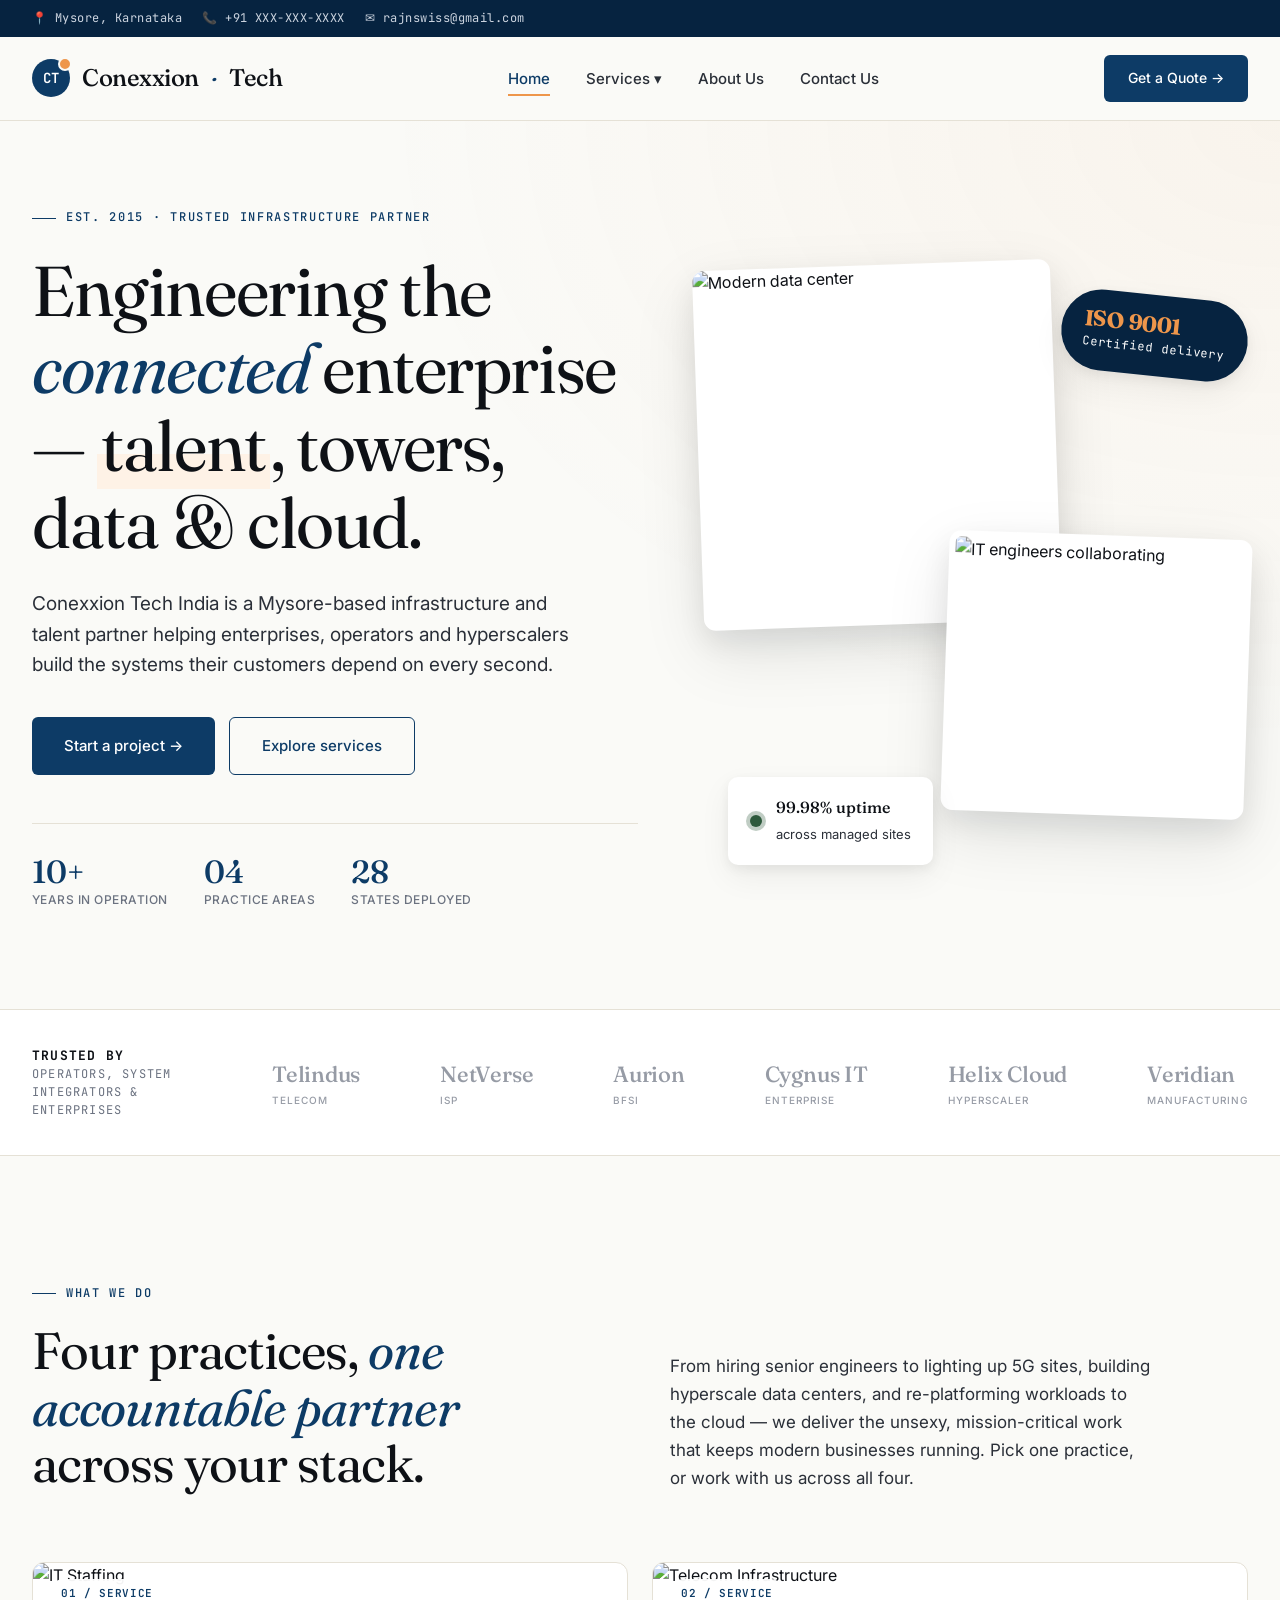
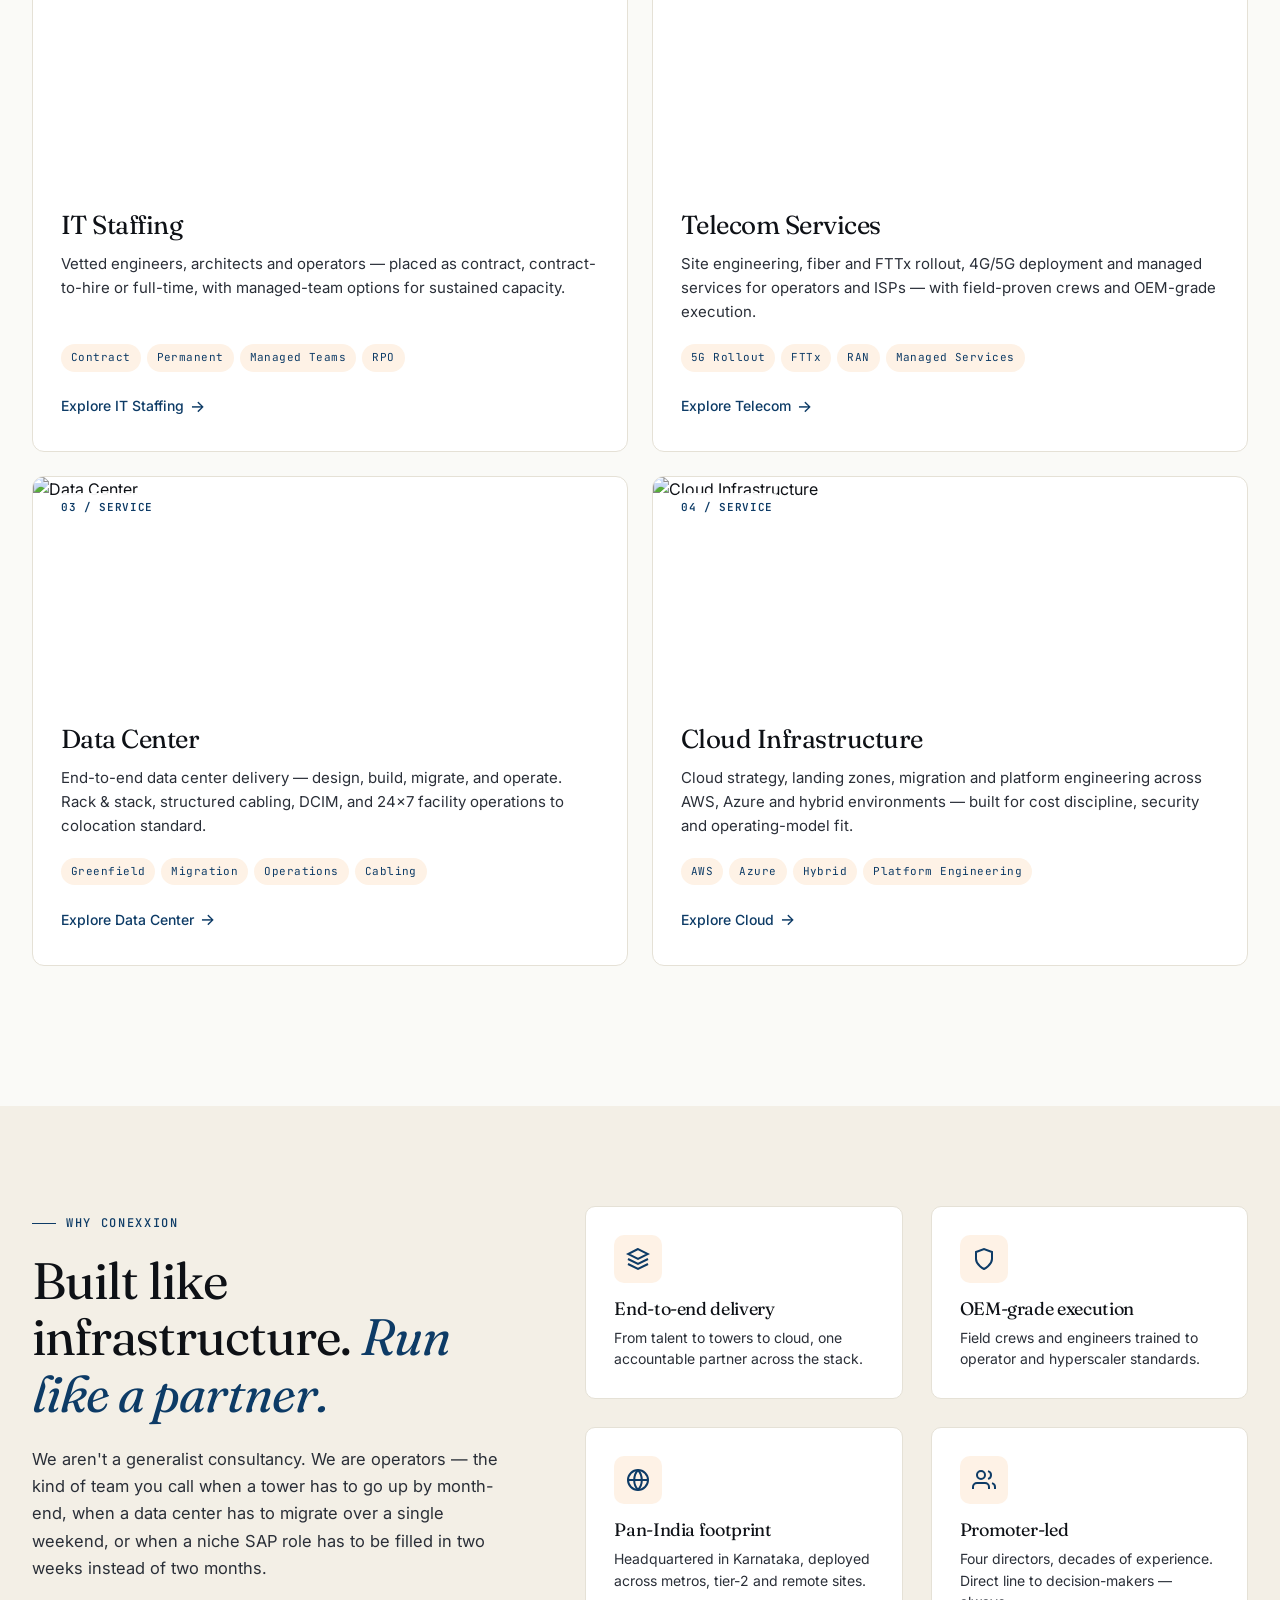
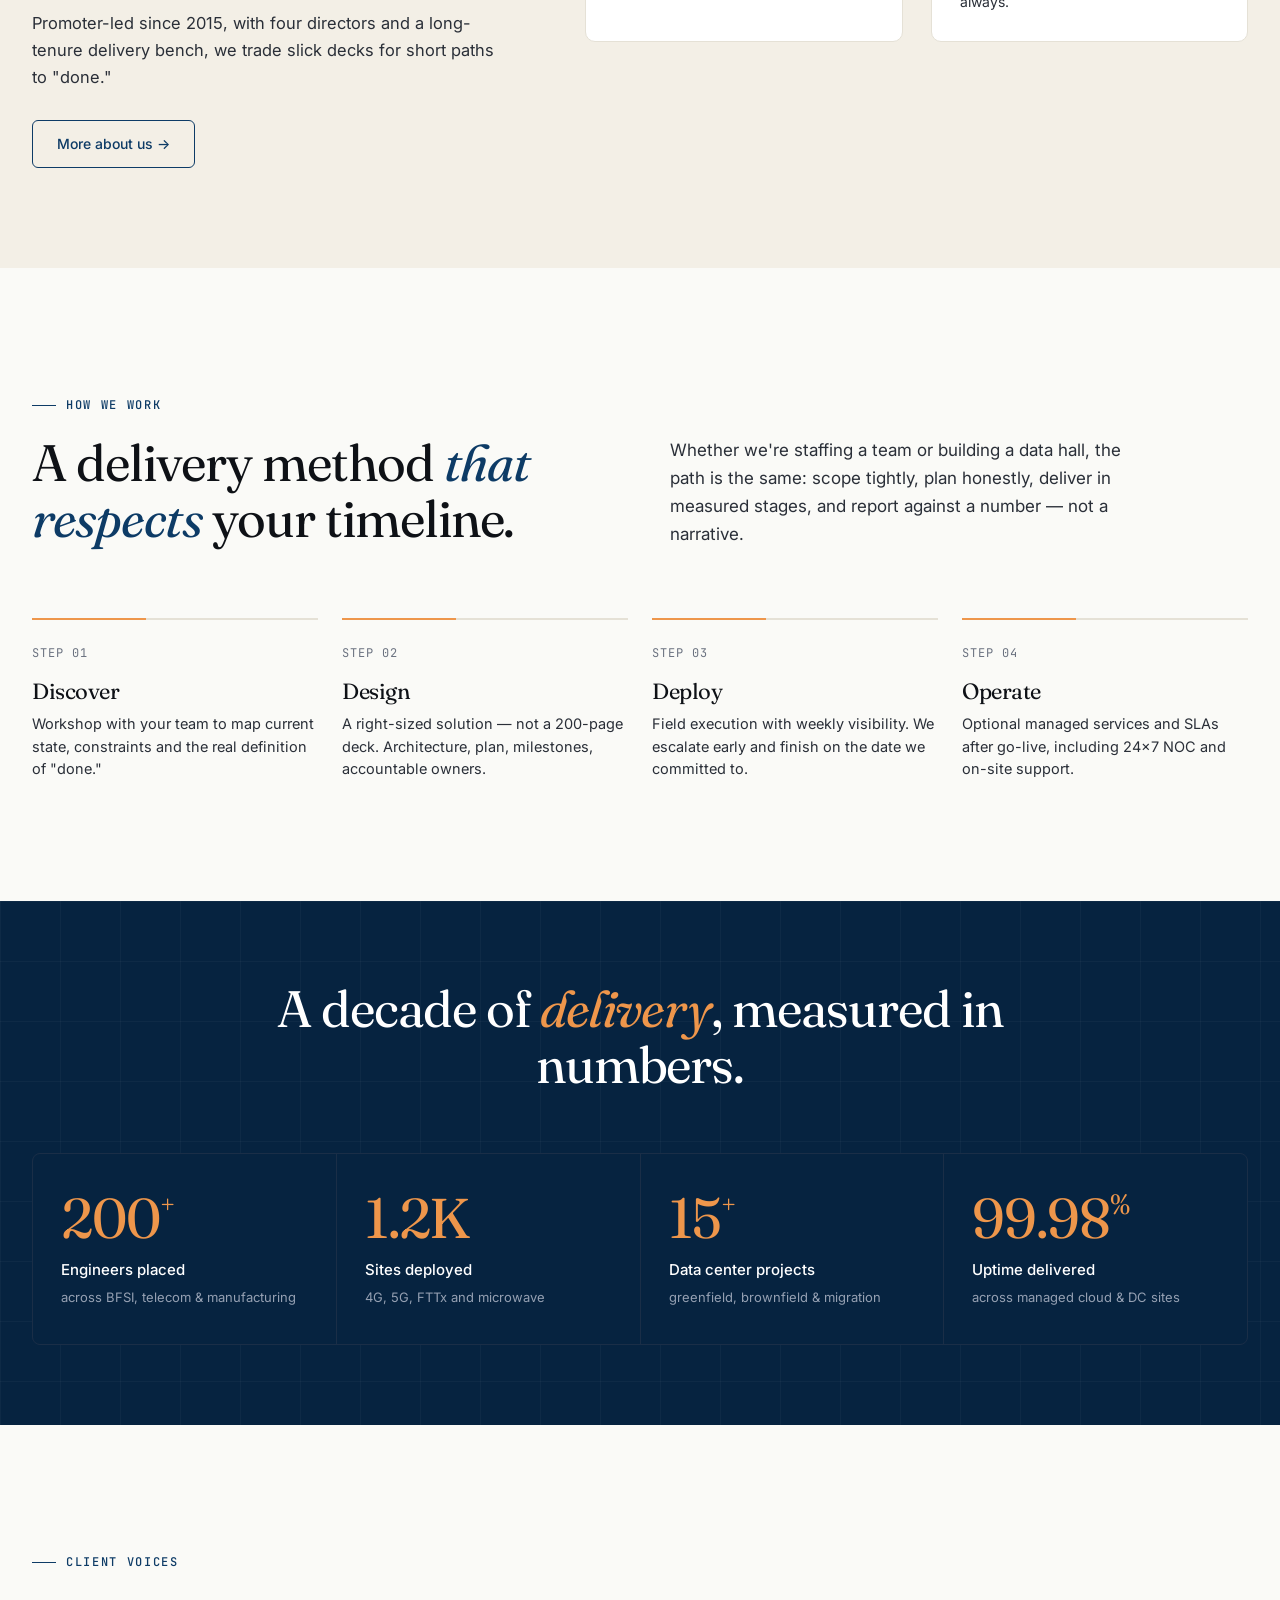
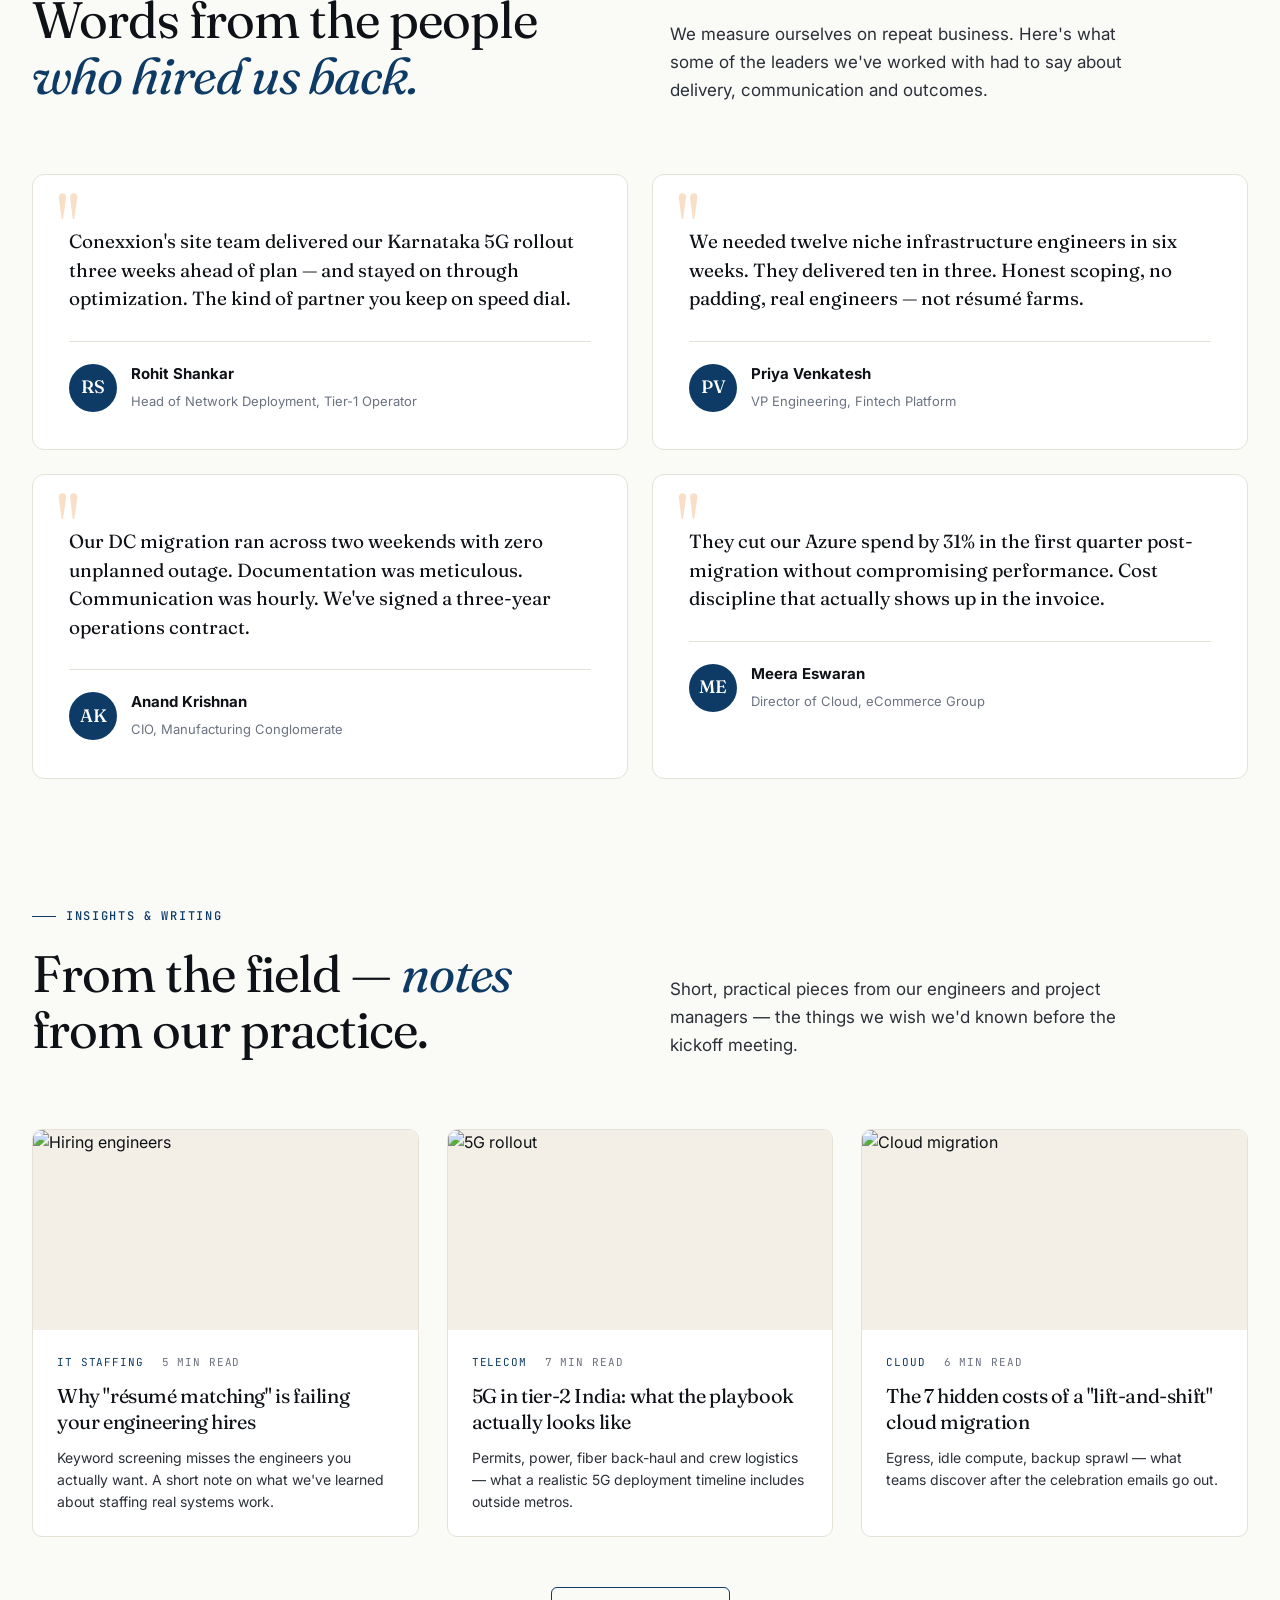
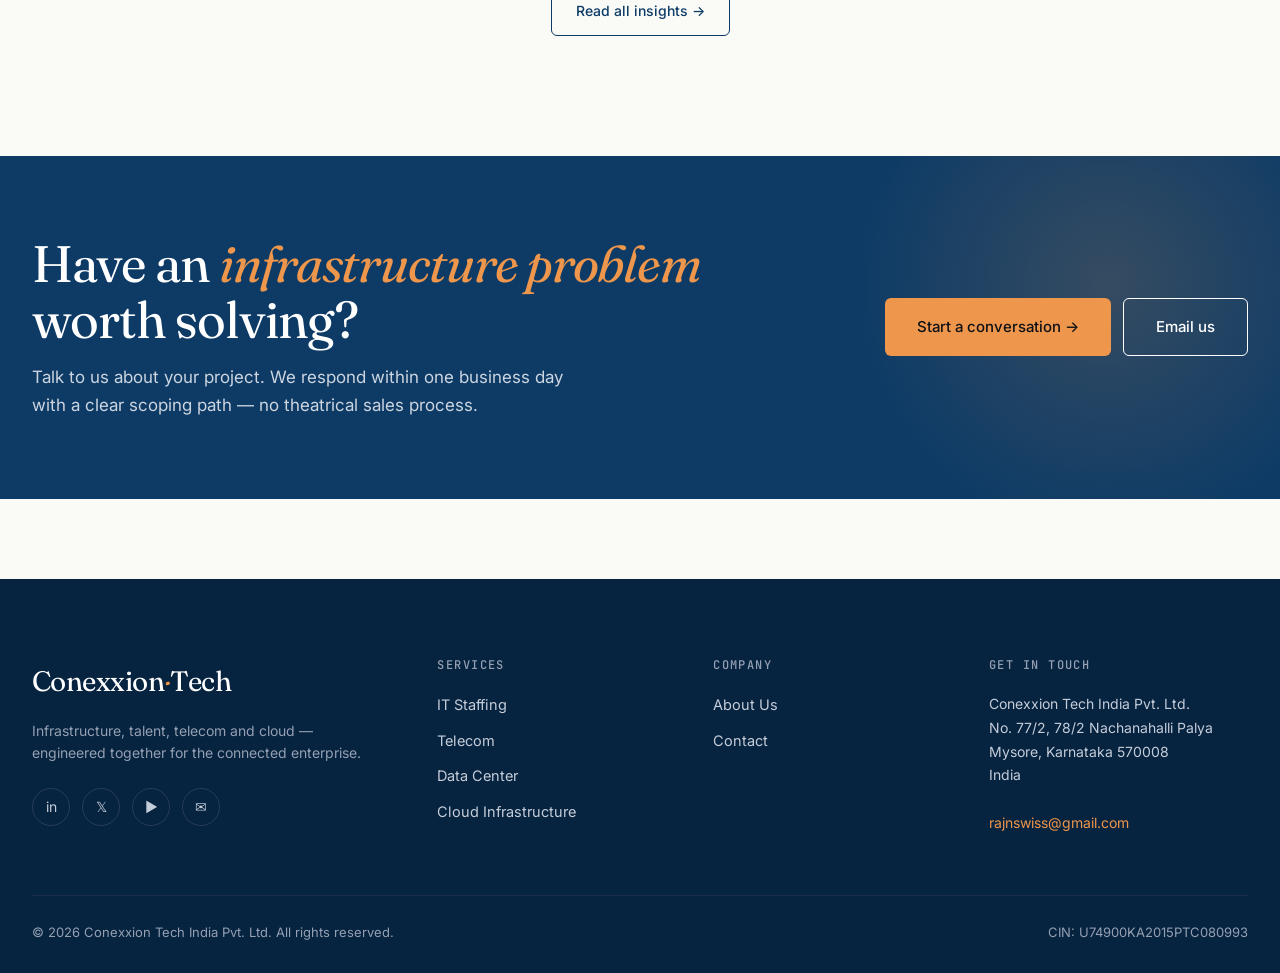
==== commit 667c40a3: "ui fixes" ====
--- a/index.html
+++ b/index.html
@@ -635,11 +635,11 @@
       <span>📞 +91 XXX-XXX-XXXX</span>
       <span>✉ rajnswiss@gmail.com</span>
     </div>
-    <div class="topbar-right">
+    <!-- <div class="topbar-right">
       <a href="#">Careers</a>
       <a href="#">Investor Relations</a>
       <a href="#">Support</a>
-    </div>
+    </div> -->
   </div>
 </div>
 
@@ -674,7 +674,7 @@
         </div>
       </li>
       <li><a href="about.html">About Us</a></li>
-      <li><a href="blog.html">Blog</a></li>
+      <!-- <li><a href="blog.html">Blog</a></li> -->
       <li><a href="contact.html">Contact Us</a></li>
     </ul>
     <a href="contact.html" class="btn btn-primary">Get a Quote →</a>
@@ -1091,7 +1091,7 @@
         <div class="footer-brand">Conexxion<em>·</em>Tech</div>
         <p class="footer-tag">Infrastructure, talent, telecom and cloud — engineered together for the connected enterprise.</p>
         <div class="footer-social">
-          <a href="#" aria-label="LinkedIn">in</a>
+          <a href="https://www.linkedin.com/company/conexxion-tech-pte-ltd/" aria-label="LinkedIn">in</a>
           <a href="#" aria-label="Twitter">𝕏</a>
           <a href="#" aria-label="YouTube">▶</a>
           <a href="#" aria-label="Email">✉</a>
@@ -1110,10 +1110,10 @@
         <h4>Company</h4>
         <ul>
           <li><a href="about.html">About Us</a></li>
-          <li><a href="blog.html">Blog & Insights</a></li>
+          <!-- <li><a href="blog.html">Blog & Insights</a></li> -->
           <li><a href="contact.html">Contact</a></li>
-          <li><a href="#">Careers</a></li>
-          <li><a href="#">Privacy Policy</a></li>
+          <!-- <li><a href="#">Careers</a></li> -->
+          <!-- <li><a href="#">Privacy Policy</a></li> -->
         </ul>
       </div>
       <div class="footer-col">
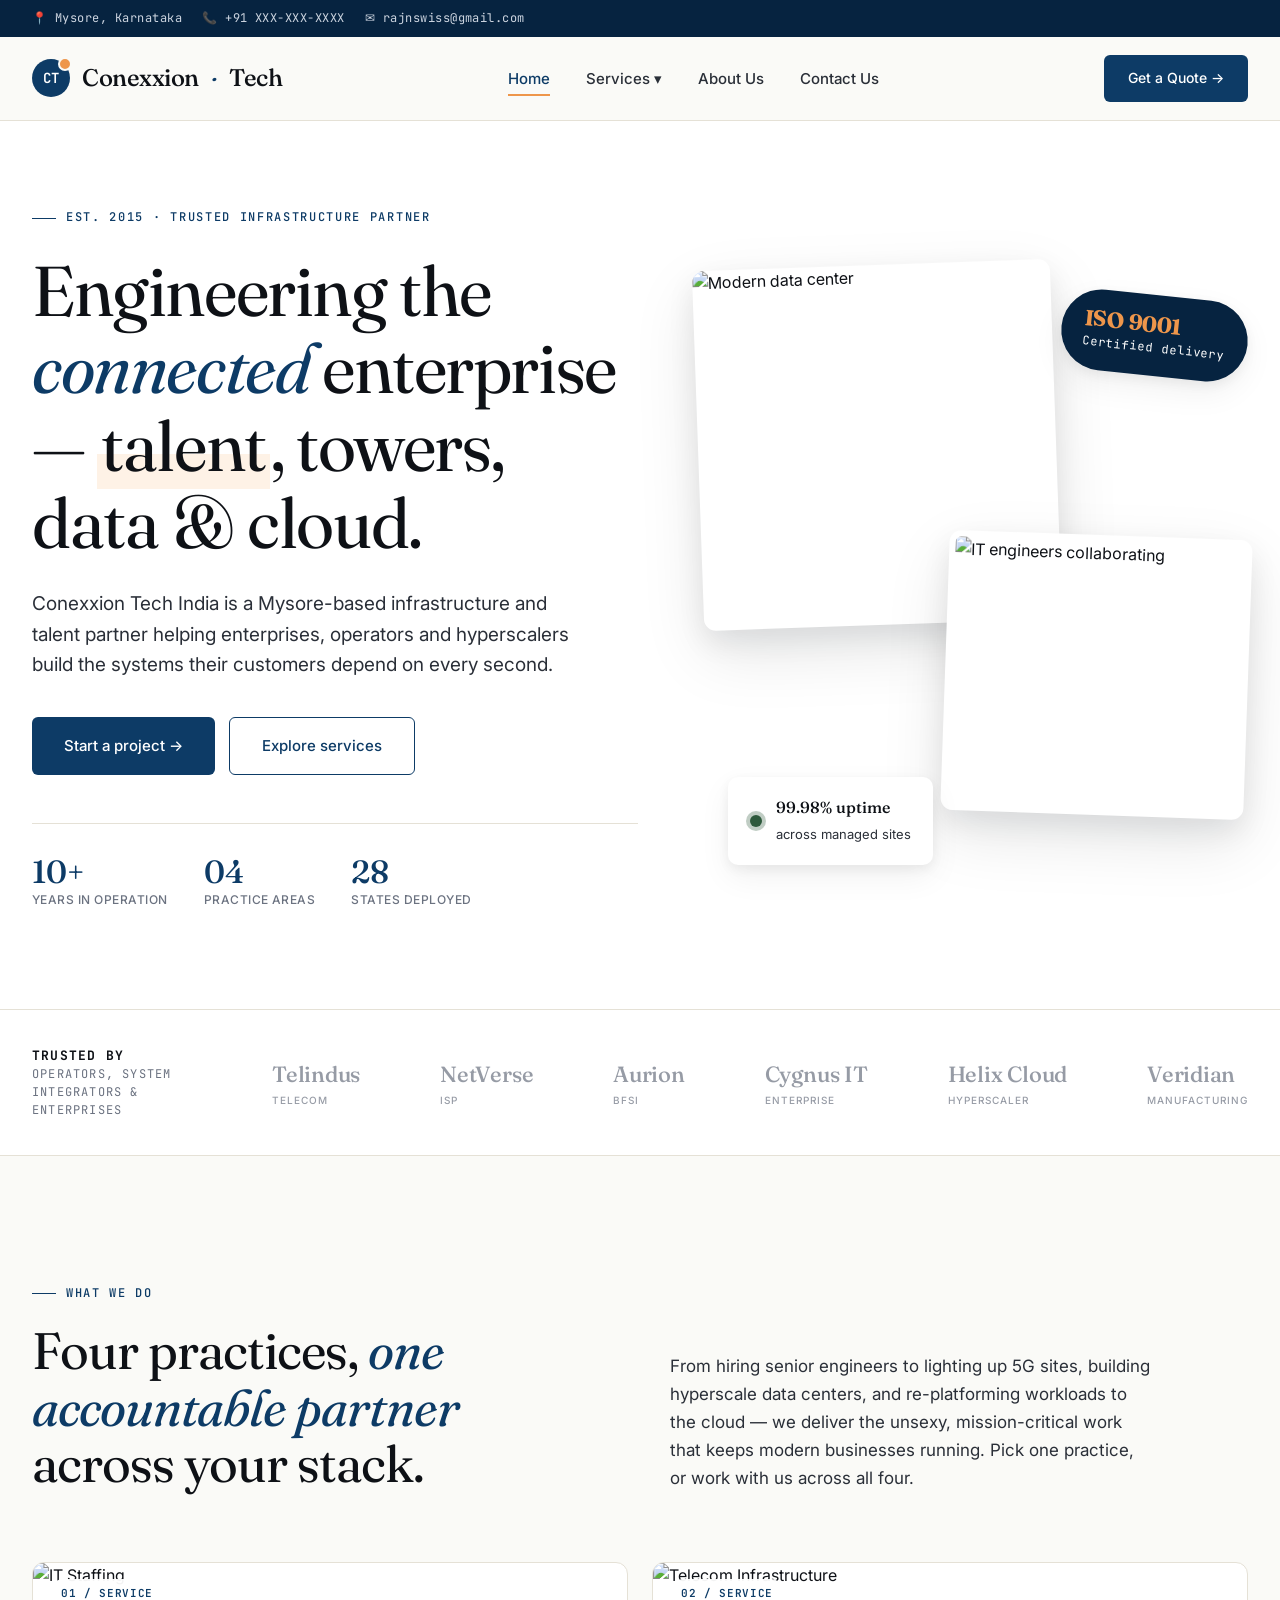
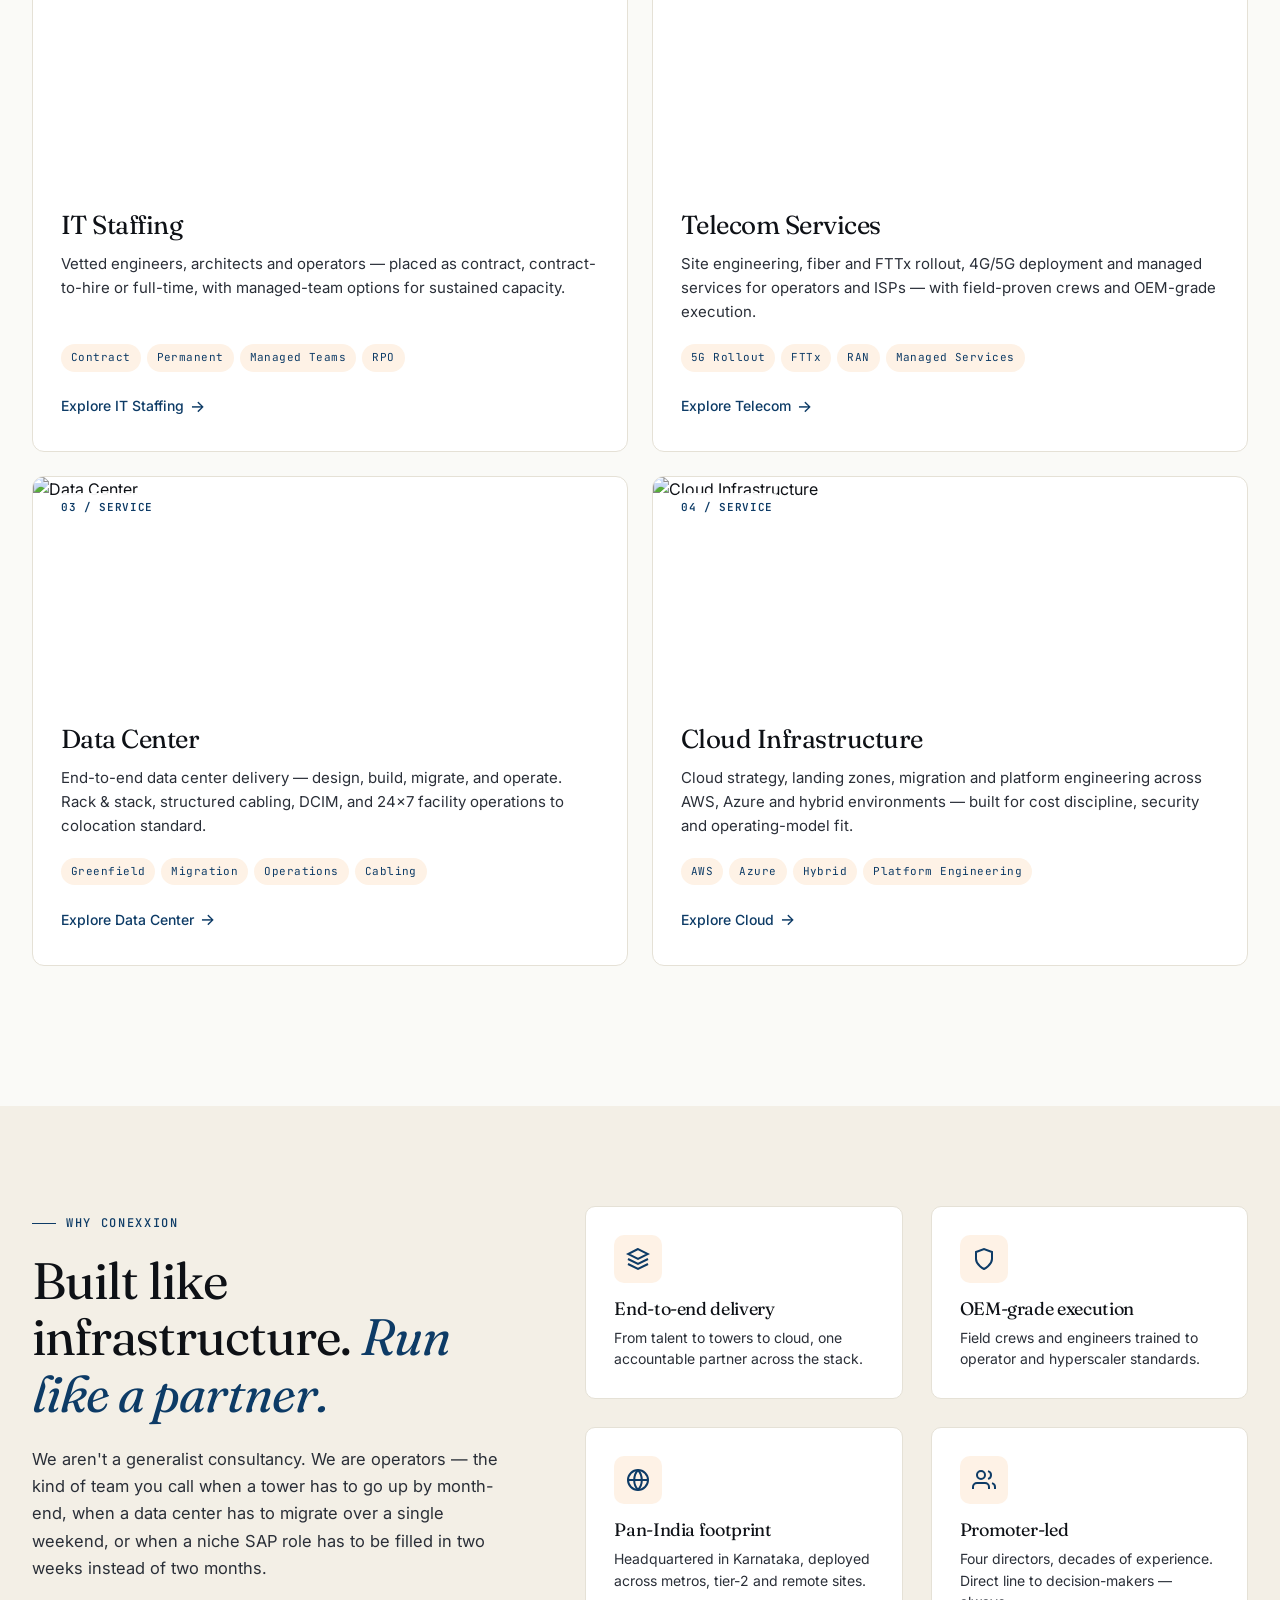
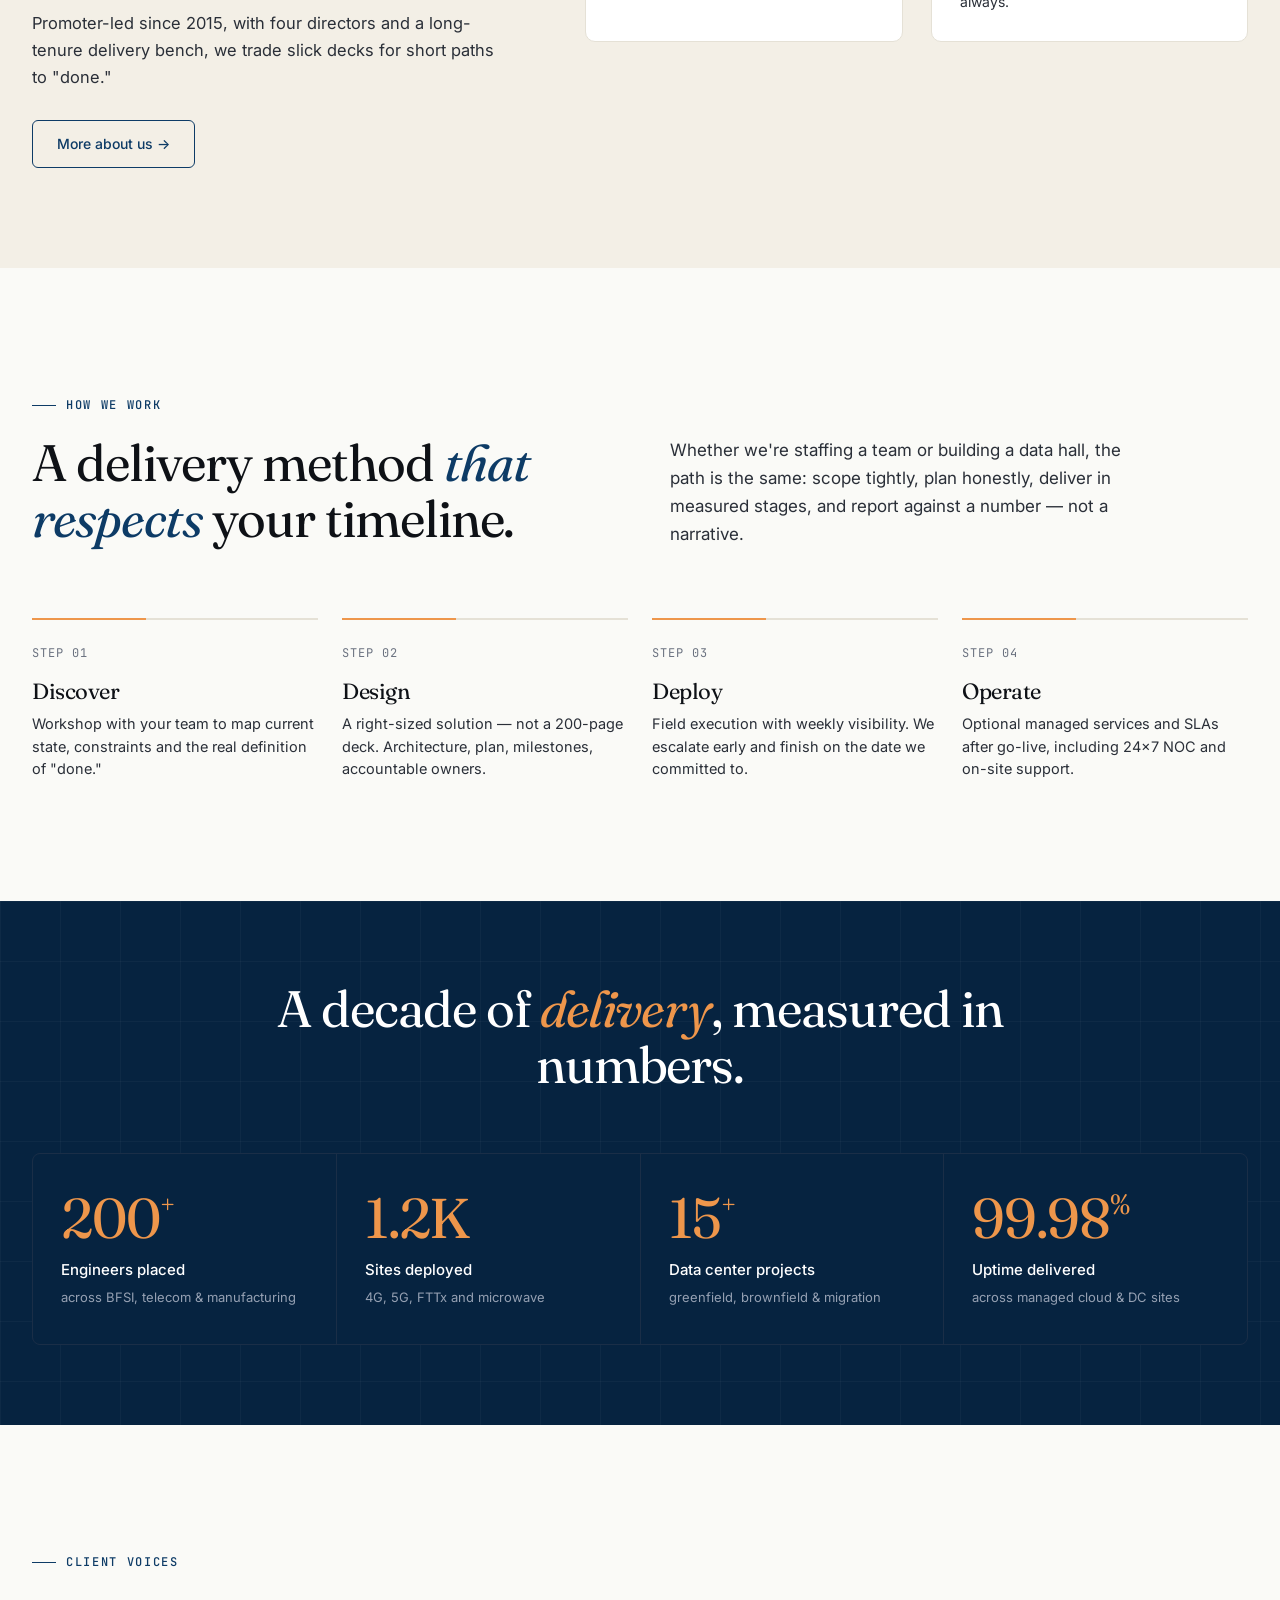
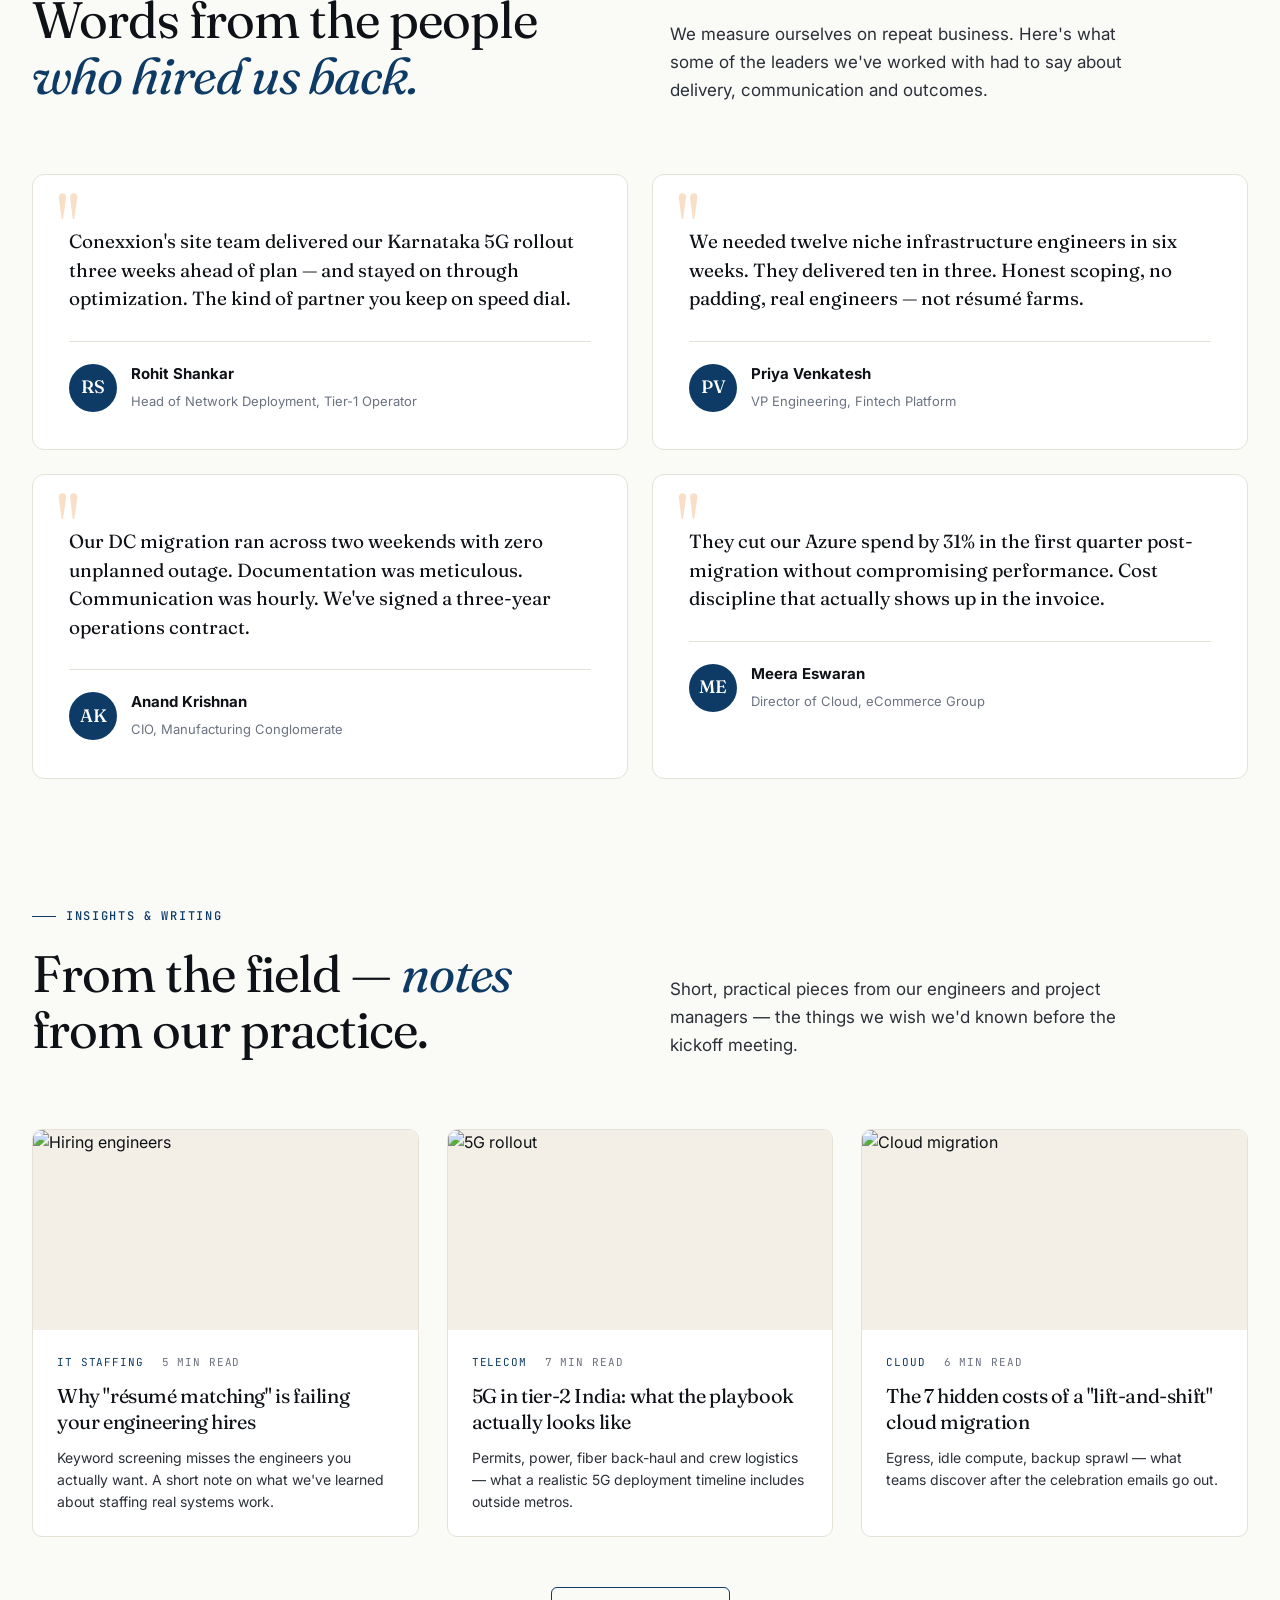
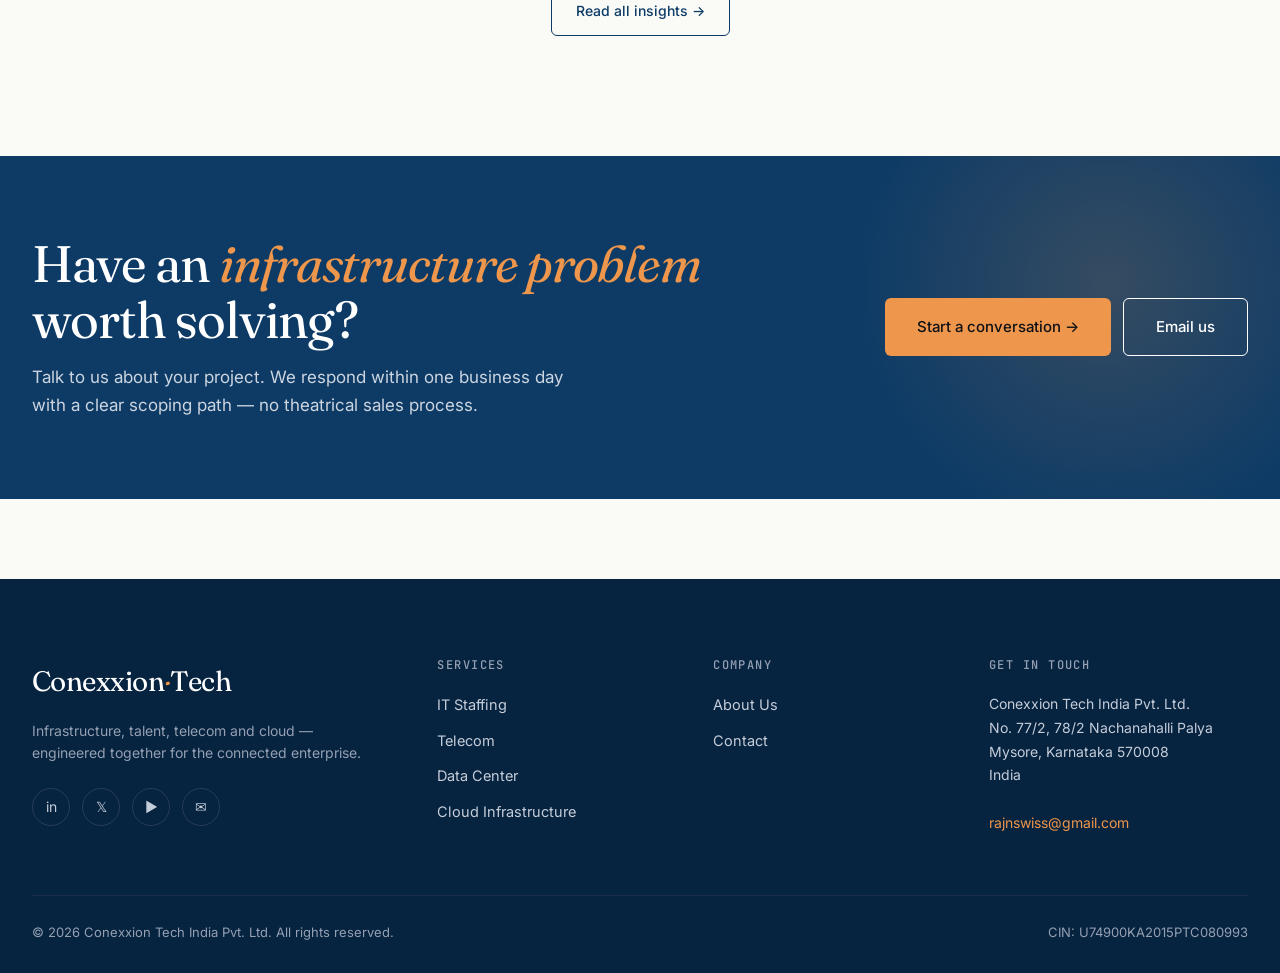
==== commit 1edb5afa: "bg changes" ====
--- a/index.html
+++ b/index.html
@@ -19,9 +19,7 @@
     padding: 80px 0 100px;
     position: relative;
     overflow: hidden;
-    background:
-      radial-gradient(ellipse at top right, rgba(238,150,75,0.06) 0%, transparent 50%),
-      var(--bg);
+    background:#fff;
   }
   .hero-grid {
     display: grid;
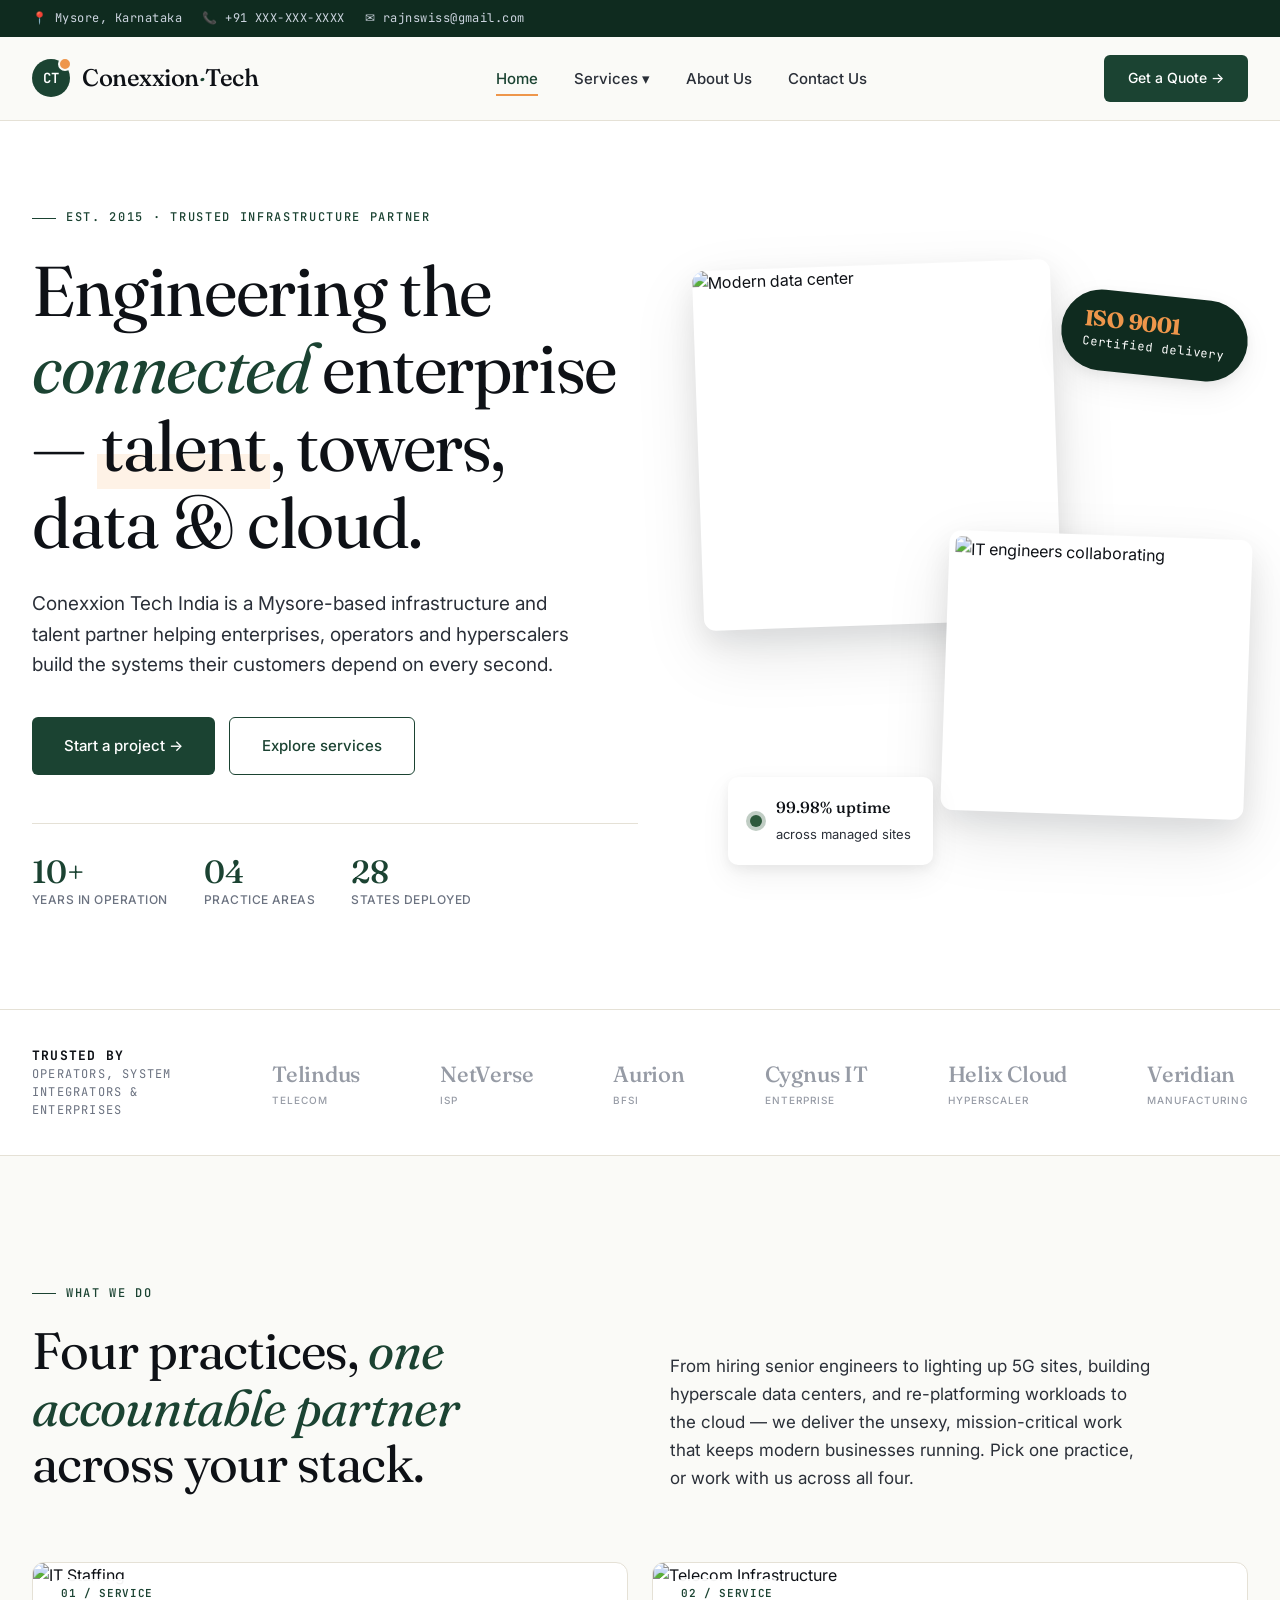
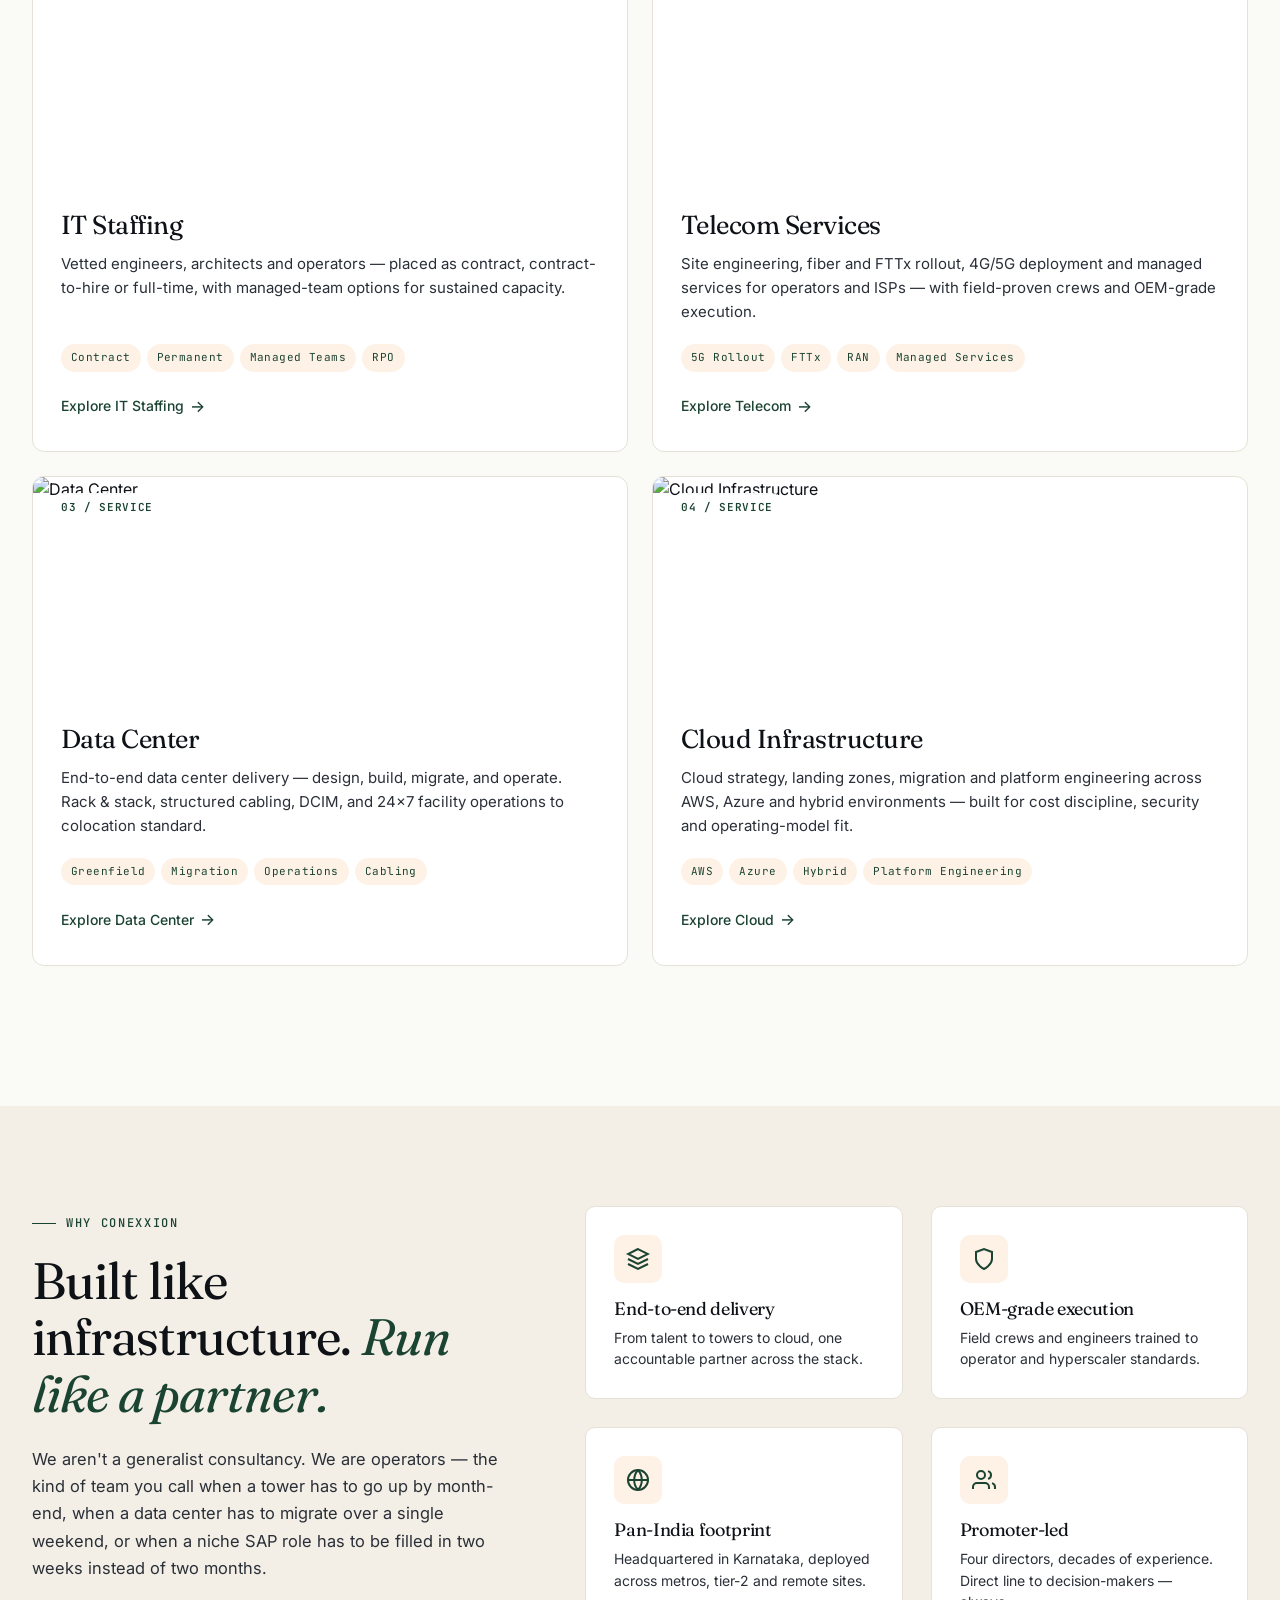
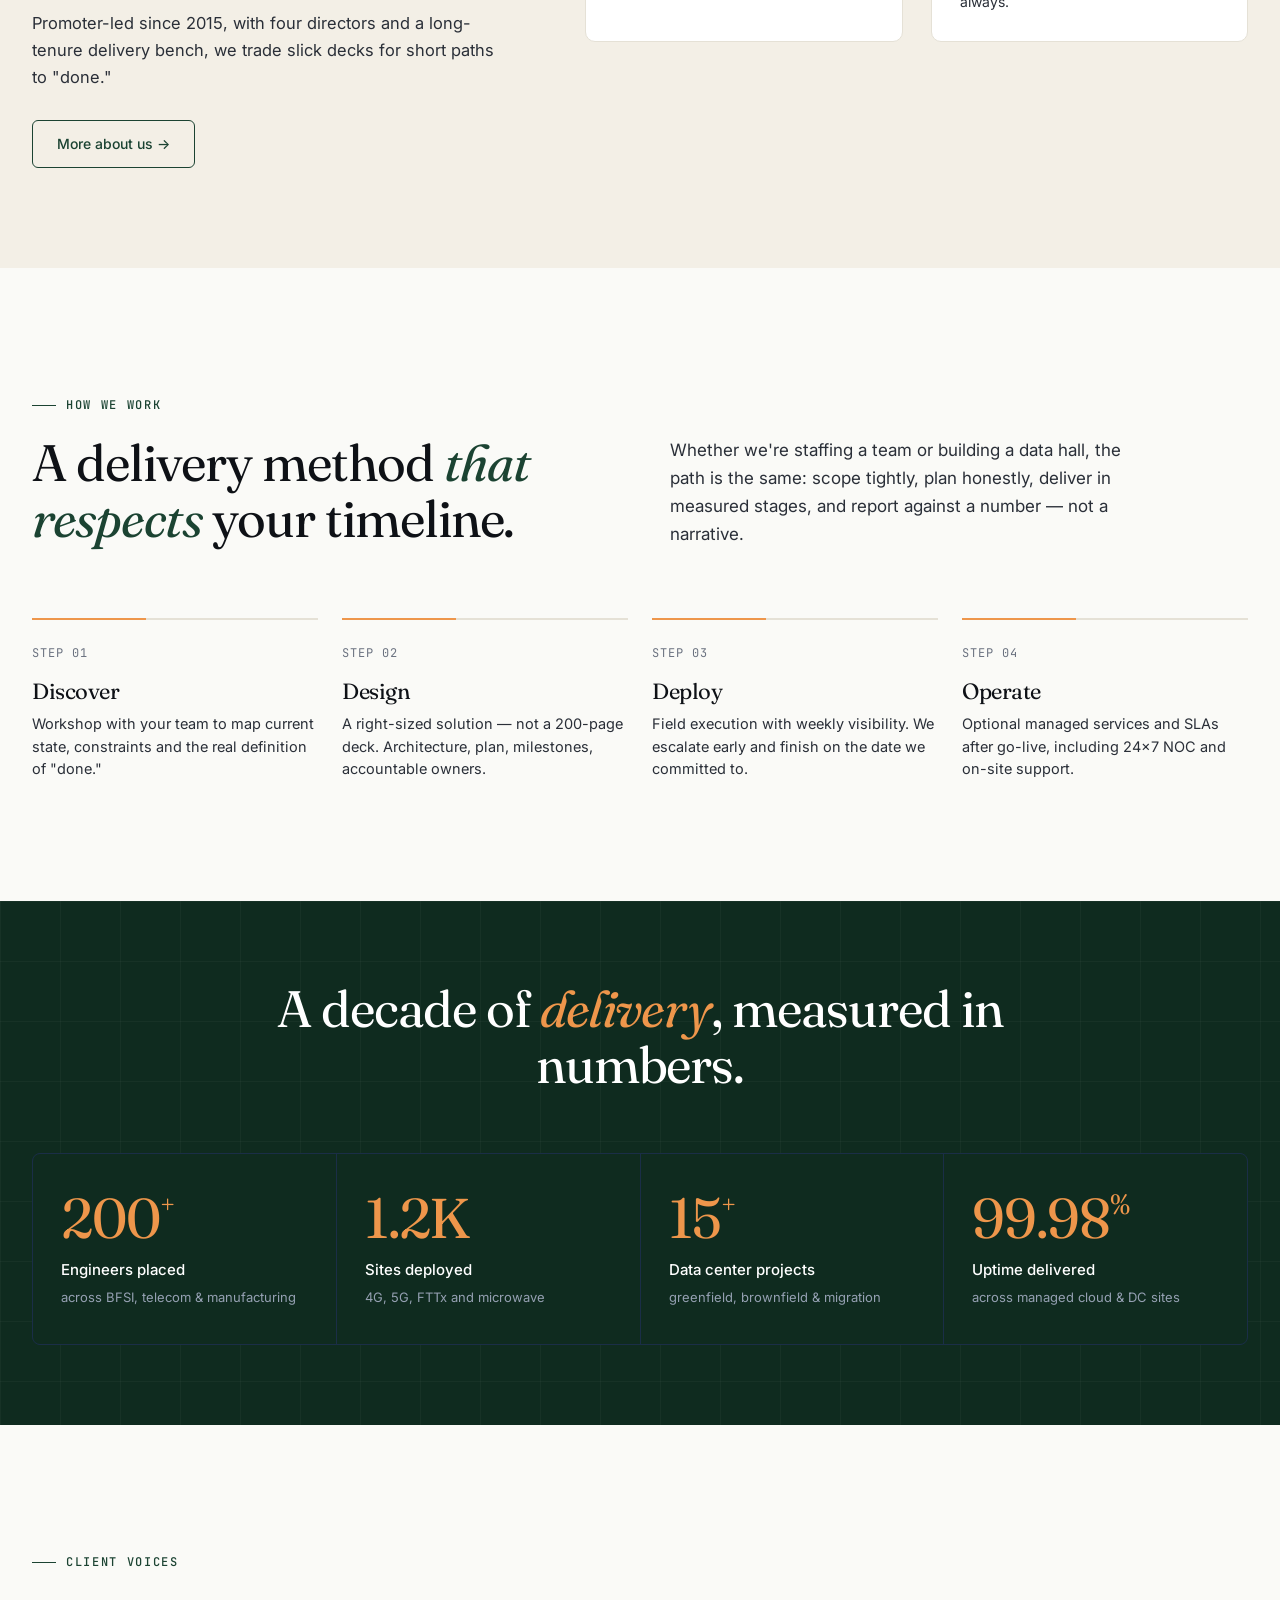
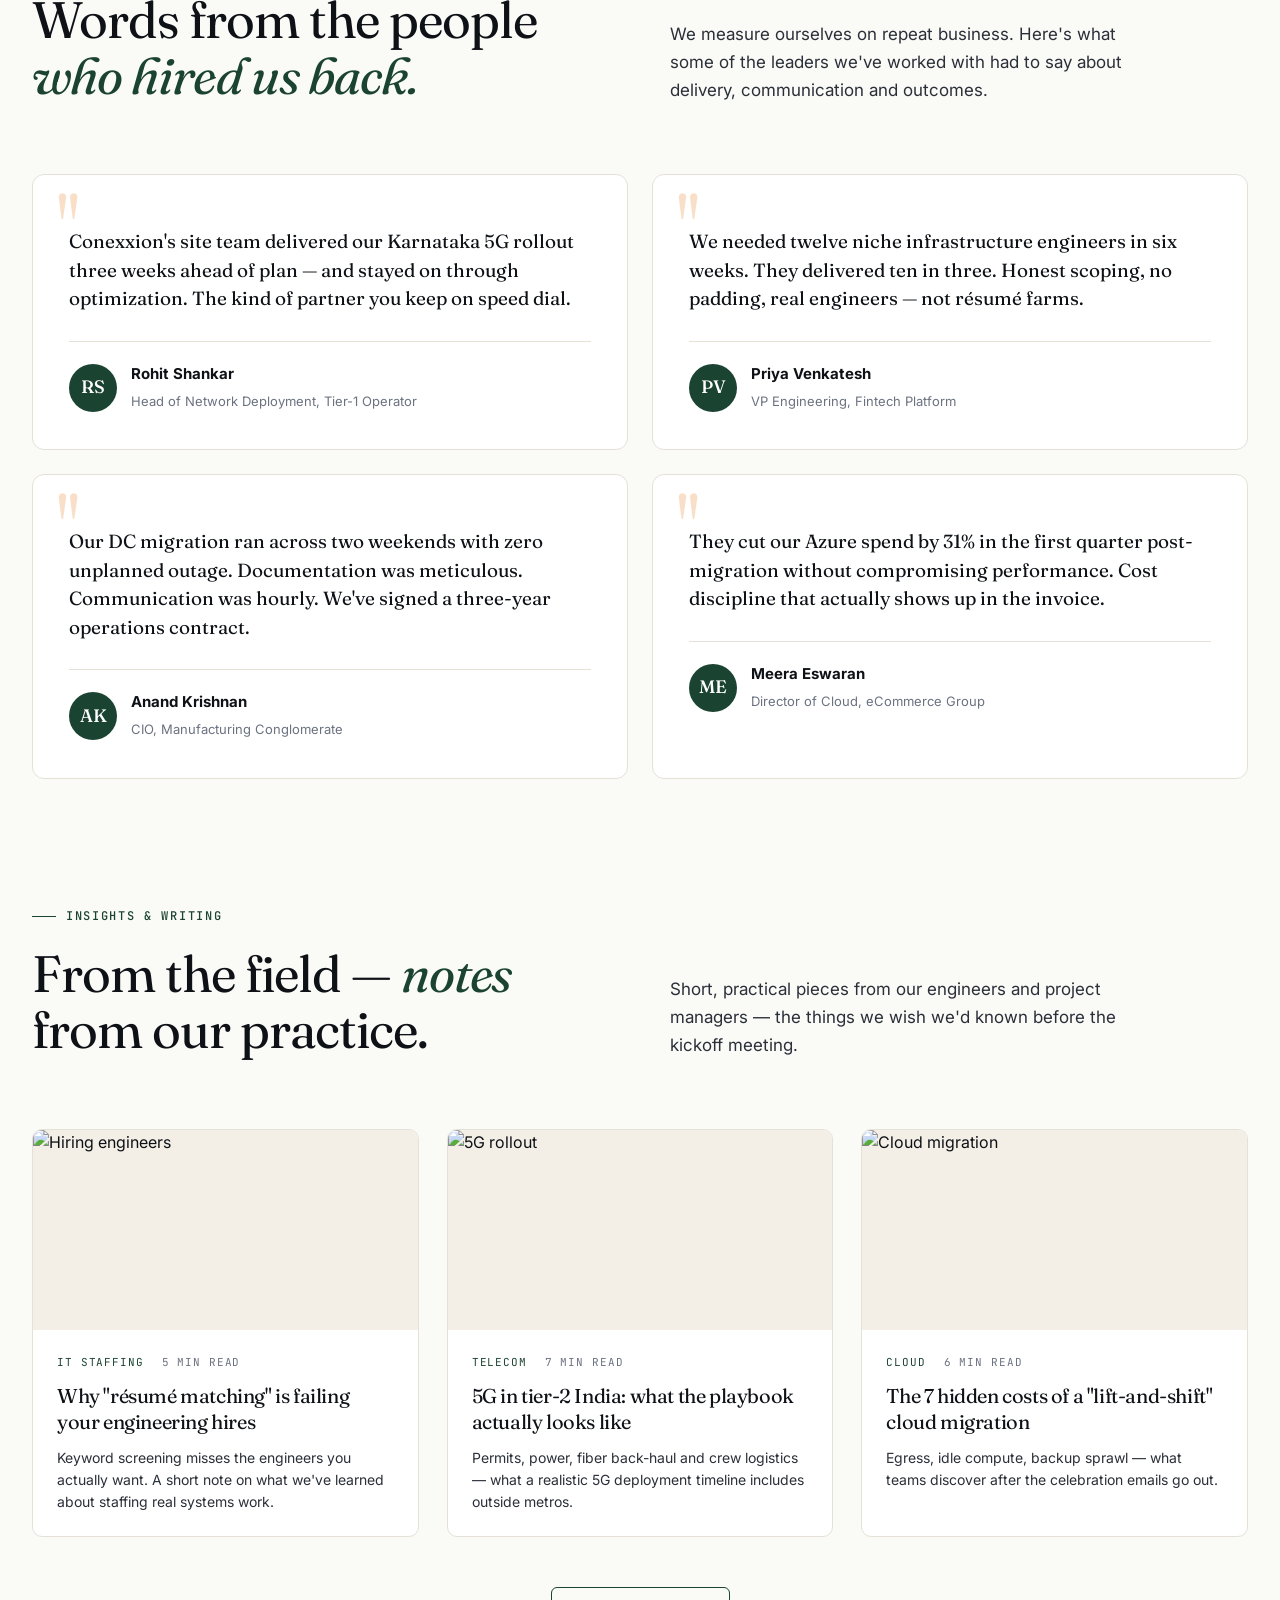
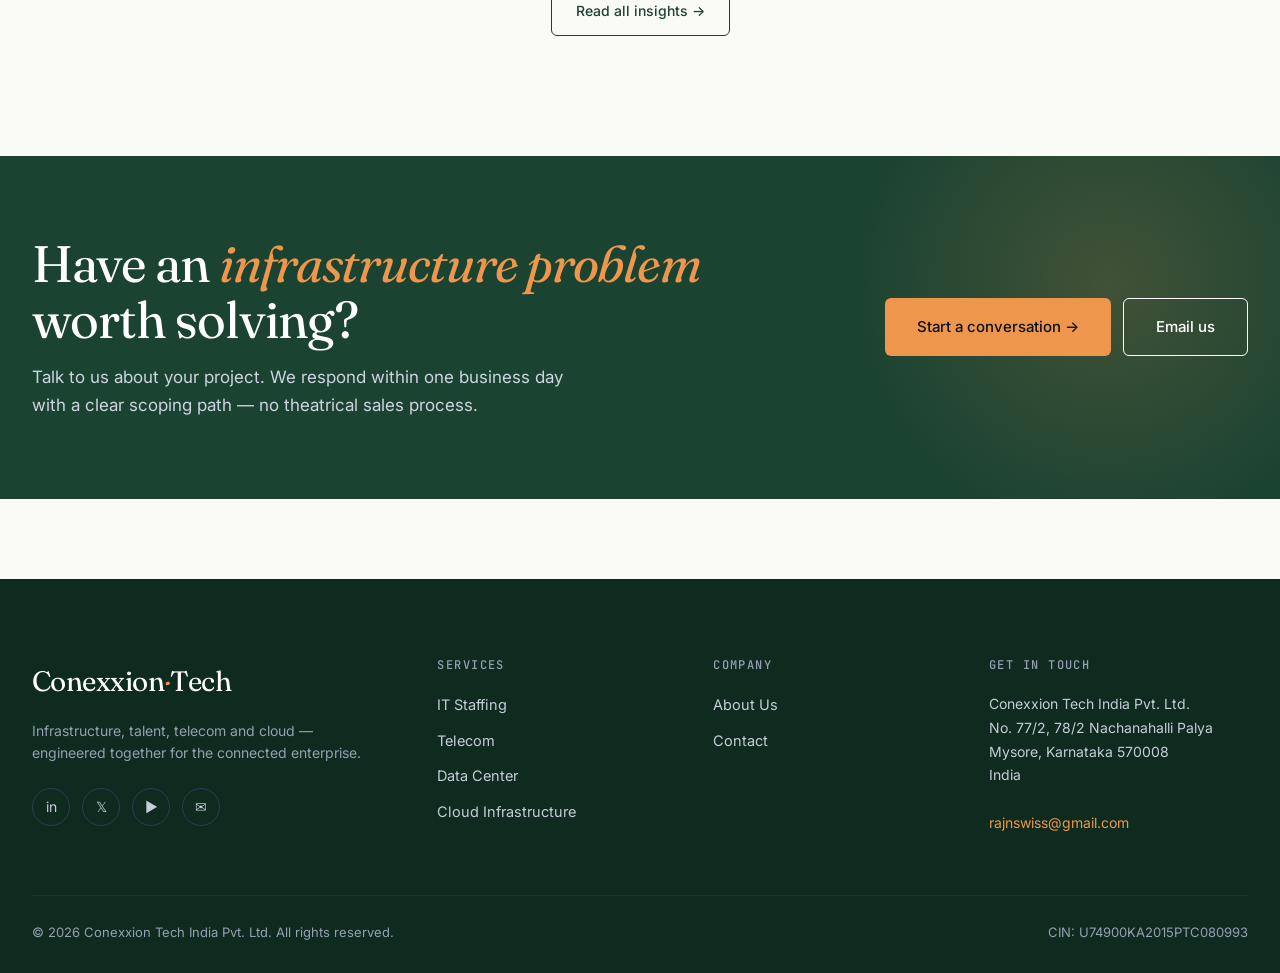
==== commit 7b310987: "responsive Co-authored-by: Copilot <copilot@github.com>" ====
--- a/index.html
+++ b/index.html
@@ -594,25 +594,82 @@
   }
 
   /* RESPONSIVE */
-  @media (max-width: 960px) {
-    .hero { padding: 50px 0 70px; }
-    .hero-grid, .why-grid, .section-intro {
-      grid-template-columns: 1fr;
-      gap: 40px;
-    }
-    .hero-visual { height: 420px; }
-    .hero-img-1 { width: 70%; height: 280px; }
-    .hero-img-2 { width: 60%; height: 220px; }
-    .services-grid, .why-features, .testimonials-grid, .insights-grid, .approach-grid, .stats-grid {
-      grid-template-columns: 1fr 1fr;
-    }
-    .stats-grid { gap: 1px; }
-    .trust-band .container { grid-template-columns: 1fr; gap: 20px; }
-    .trust-logos { gap: 20px; }
-    .trust-logo { font-size: 18px; }
-    .why-section, .approach-section, .testimonials-section { padding: 70px 0; }
-    .insights-section { padding-bottom: 70px; }
-  }
+  /* RESPONSIVE */
+@media (max-width: 960px) {
+  .container { padding: 0 20px; }
+  
+  /* --- NEW MOBILE NAV STYLES --- */
+  .mobile-menu-toggle {
+    display: block; /* Show hamburger icon */
+  }
+
+  .nav-cta {
+    display: none; /* Hides the button on small screens to save space */
+  }
+
+  .nav-links {
+    display: flex;
+    flex-direction: column;
+    position: absolute;
+    top: 100%;
+    left: 0;
+    width: 100%;
+    background: var(--bg);
+    border-bottom: 1px solid var(--line);
+    padding: 0 20px;
+    box-shadow: var(--shadow-md);
+    
+    /* Animation state: Hidden by default */
+    max-height: 0;
+    overflow: hidden;
+    opacity: 0;
+    transition: all 0.3s ease;
+  }
+
+  /* When the 'active' class is added via JS */
+  .nav-links.active {
+    max-height: 600px;
+    opacity: 1;
+    padding: 16px 20px 24px;
+  }
+
+  .nav-links > li {
+    width: 100%;
+  }
+
+  .nav-links a {
+    display: block;
+    padding: 14px 0;
+    border-bottom: 1px solid var(--line-soft);
+  }
+
+  .nav-links > li:last-child > a {
+    border-bottom: none;
+  }
+
+  /* Make the dropdown visible and indented on mobile */
+  .nav-services .dropdown {
+    position: static;
+    box-shadow: none;
+    border: none;
+    border-left: 2px solid var(--brand);
+    border-radius: 0;
+    padding: 4px 0 4px 16px;
+    margin-top: 0;
+    opacity: 1;
+    visibility: visible;
+    transform: none;
+    background: transparent;
+  }
+  
+  /* Keep the rest of your existing 960px responsive styles here... */
+  .hero { padding: 50px 0 70px; }
+  .hero-grid, .why-grid, .section-intro {
+    grid-template-columns: 1fr;
+    gap: 40px;
+  }
+  /* ... */
+}
   @media (max-width: 600px) {
     .services-grid, .why-features, .testimonials-grid, .insights-grid, .approach-grid, .stats-grid {
       grid-template-columns: 1fr;
@@ -646,7 +703,7 @@
   <div class="container">
     <a href="index.html" class="logo">
       <span class="logo-mark">CT</span>
-      Conexxion<em>·</em>Tech
+      <div class="nav-brand">Conexxion<em>·</em>Tech</div>
     </a>
     <ul class="nav-links">
       <li><a href="index.html" class="active">Home</a></li>
@@ -675,7 +732,19 @@
       <!-- <li><a href="blog.html">Blog</a></li> -->
       <li><a href="contact.html">Contact Us</a></li>
     </ul>
-    <a href="contact.html" class="btn btn-primary">Get a Quote →</a>
+    
+    <div class="nav-actions">
+      <a href="contact.html" class="btn btn-primary nav-cta">Get a Quote →</a>
+      
+      <!-- Hamburger Menu Icon -->
+      <button class="mobile-menu-toggle" aria-label="Toggle navigation">
+        <svg width="28" height="28" viewBox="0 0 24 24" fill="none" stroke="currentColor" stroke-width="2" stroke-linecap="round" stroke-linejoin="round">
+          <line x1="3" y1="12" x2="21" y2="12"></line>
+          <line x1="3" y1="6" x2="21" y2="6"></line>
+          <line x1="3" y1="18" x2="21" y2="18"></line>
+        </svg>
+      </button>
+    </div>
   </div>
 </nav>
 
@@ -1133,4 +1202,12 @@
 </footer>
 
 </body>
+<script>
+  const mobileToggle = document.querySelector('.mobile-menu-toggle');
+  const navLinks = document.querySelector('.nav-links');
+
+  mobileToggle.addEventListener('click', () => {
+    navLinks.classList.toggle('active');
+  });
+</script>
 </html>
--- a/styles.css
+++ b/styles.css
@@ -11,8 +11,8 @@
   --ink-mute: #6b7280;
   --line: #e5e1d6;
   --line-soft: #ececec;
-  --brand: #0d3b66;
-  --brand-deep: #062340;
+  --brand: #1b4332;
+  --brand-deep: #0f2b1f;
   --accent: #ee964b;
   --accent-soft: #fef2e6;
   --green: #2d5a3d;
@@ -161,7 +161,9 @@
   border: 2px solid var(--bg);
 }
 .logo em { font-style: italic; color: var(--brand); font-weight: 500; }
-
+.nav-brand {
+  letter-spacing: -0.02em;
+}
 .nav-links {
   display: flex;
   gap: 36px;
@@ -484,17 +486,109 @@
 /* ============================================
    RESPONSIVE
    ============================================ */
-
+/* ============================================
+   NAV ACTIONS & HAMBURGER (Base Styles)
+   ============================================ */
+.nav-actions {
+  display: flex;
+  align-items: center;
+  gap: 16px;
+}
+
+.mobile-menu-toggle {
+  display: none; /* Hidden on desktop */
+  background: transparent;
+  border: none;
+  color: var(--ink);
+  cursor: pointer;
+  padding: 4px;
+}
 @media (max-width: 960px) {
   .container { padding: 0 20px; }
-  .nav-links { display: none; }
   .topbar { font-size: 11px; padding: 8px 0; }
   .topbar-left { display: none; }
   .footer-grid { grid-template-columns: 1fr 1fr; gap: 40px; }
   .cta-band .container { grid-template-columns: 1fr; }
   .cta-band-actions { justify-content: flex-start; }
-  .form-row { grid-template-columns: 1fr; }
-  .page-header { padding: 50px 0 40px; }
+
+  /* New Mobile Nav Logic */
+  .mobile-menu-toggle { display: block; }
+  .nav-cta { display: none; }
+  .nav-links {
+    display: flex;
+    flex-direction: column;
+    position: absolute;
+    top: 100%;
+    left: 0;
+    width: 100%;
+    background: var(--bg);
+    border-bottom: 1px solid var(--line);
+    padding: 0 20px;
+    box-shadow: var(--shadow-md);
+    
+    /* Animation state */
+    max-height: 0;
+    overflow: hidden;
+    opacity: 0;
+    transition: all 0.3s ease;
+  }
+  
+  /* FIX 1: Increased max-height to 1000px and added overflow-y to ensure no clipping */
+  .nav-links.active { 
+    max-height: 1000px; 
+    overflow-y: auto;
+    opacity: 1; 
+    padding: 12px 20px 20px; 
+  }
+  
+  .nav-links > li { width: 100%; }
+  
+  /* FIX 2: Reduced padding from 14px to 10px to tighten up the spacing */
+  .nav-links a { 
+    display: block; 
+    padding: 10px 0; 
+    border-bottom: 1px solid var(--line-soft); 
+  }
+  
+  .nav-links > li:last-child > a { border-bottom: none; }
+  
+  /* FIX 3: Hides the desktop yellow/orange underline on mobile completely */
+  .nav-links a.active::after { 
+    display: none !important; 
+  }
+  
+  .nav-services .dropdown {
+    position: static;
+    box-shadow: none;
+    border: none;
+    border-left: 2px solid var(--brand);
+    border-radius: 0;
+    padding: 4px 0 4px 16px;
+    margin-top: 0;
+    opacity: 1;
+    visibility: visible;
+    transform: none;
+    background: transparent;
+  }
+  
+  /* Optional: slightly tightens up the dropdown links too */
+  .nav-services .dropdown a {
+    padding: 8px 14px;
+  }
+
+  /* Homepage Overrides */
+  .hero { padding: 50px 0 70px; }
+  .hero-grid, .why-grid, .section-intro { grid-template-columns: 1fr; gap: 40px; }
+  .hero-visual { height: 420px; }
+  .hero-img-1 { width: 70%; height: 280px; }
+  .hero-img-2 { width: 60%; height: 220px; }
+  .services-grid, .why-features, .testimonials-grid, .insights-grid, .approach-grid, .stats-grid { grid-template-columns: 1fr 1fr; }
+  .stats-grid { gap: 1px; }
+  .trust-band .container { grid-template-columns: 1fr; gap: 20px; }
+  .trust-logos { gap: 20px; }
+  .trust-logo { font-size: 18px; }
+  .why-section, .approach-section, .testimonials-section { padding: 70px 0; }
+  .insights-section { padding-bottom: 70px; }
 }
 
 @media (max-width: 600px) {
